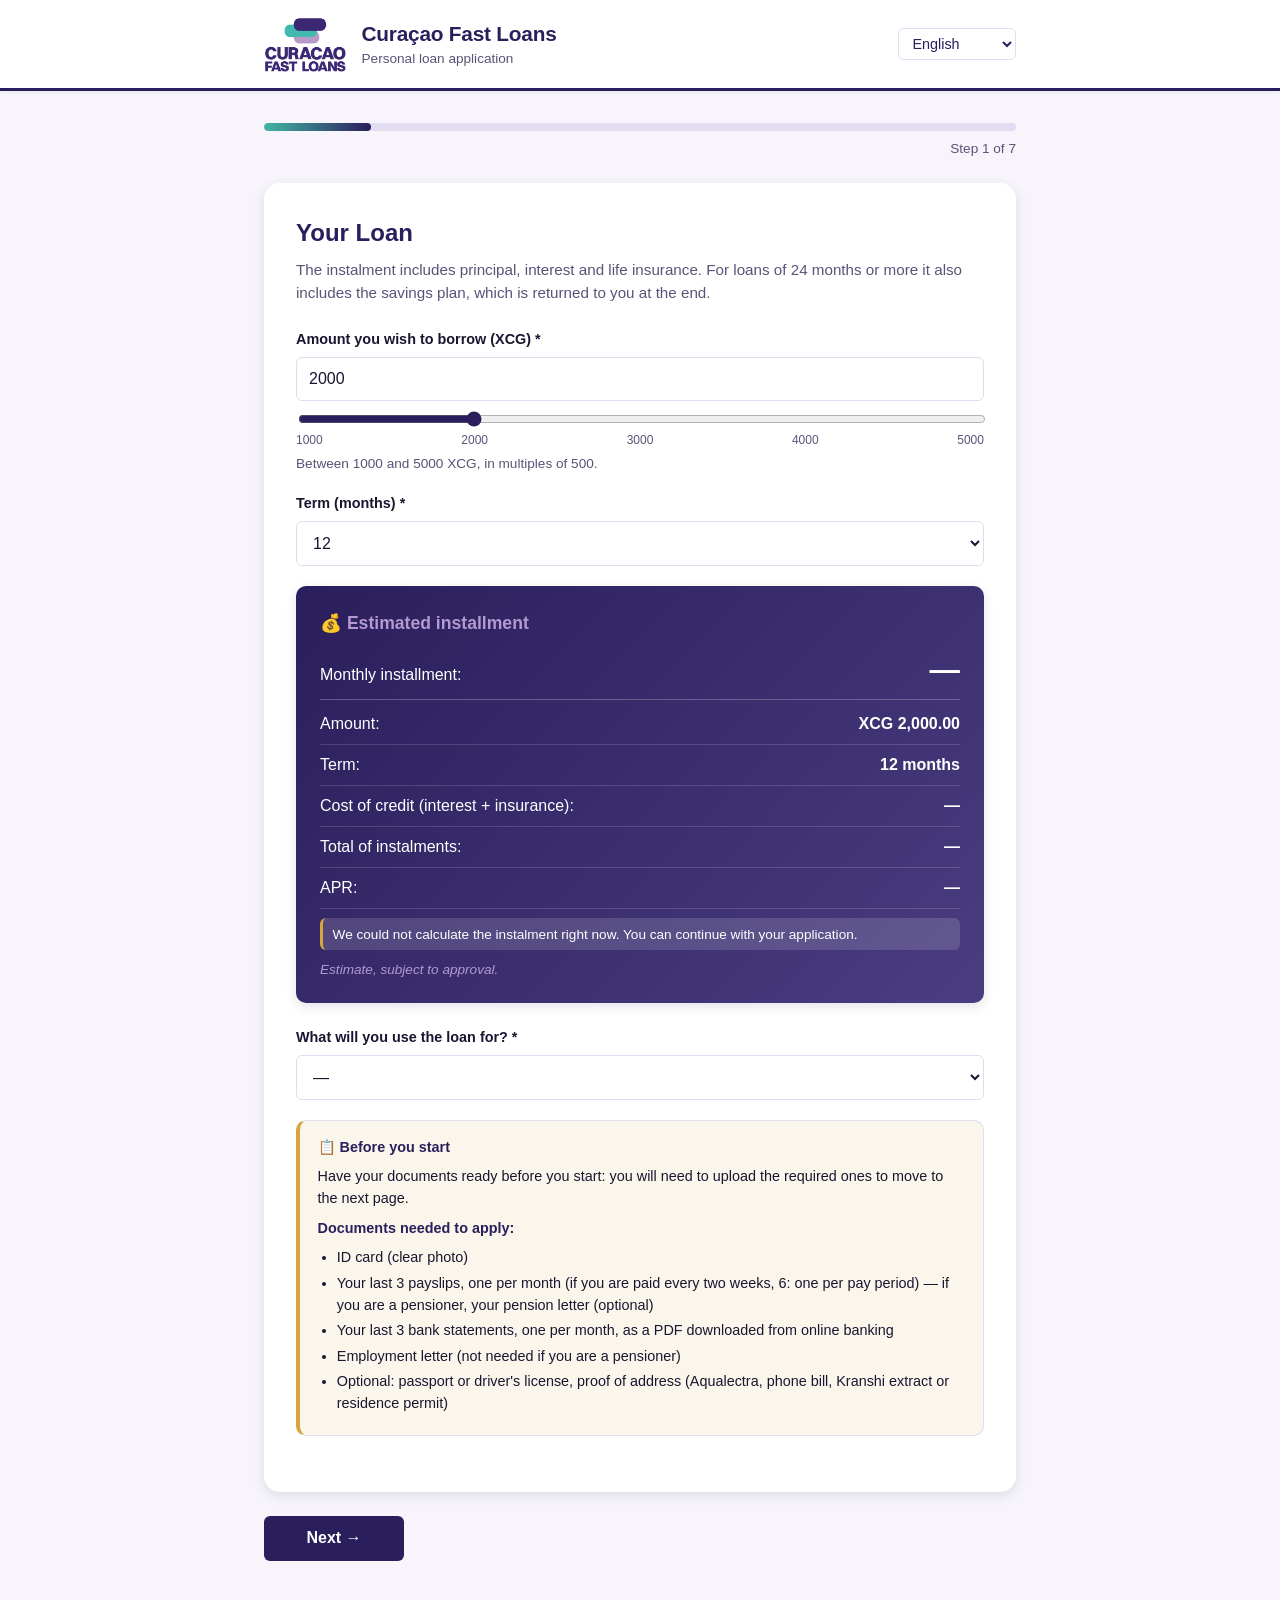
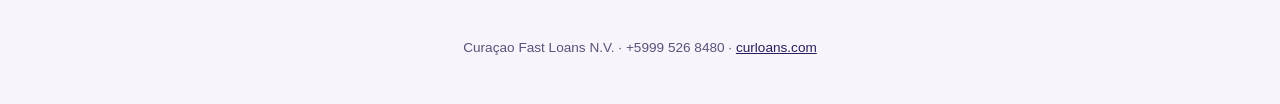
==== index.html @ c0e4d116 "fix(form): edad mínima 18, número CFL en la pantalla final y costo en el resumen - Fecha de nacimien" ====
<!DOCTYPE html>
<html lang="pap" data-lang="pap">
<head>
<meta charset="UTF-8">
<meta name="viewport" content="width=device-width, initial-scale=1.0">
<meta name="robots" content="noindex">
<title>Curaçao Fast Loans — Aplikashon di Fiansa</title>
<link rel="stylesheet" href="styles.css">
<script src="https://www.google.com/recaptcha/api.js" async defer></script>
</head>
<body>

<header class="hdr">
  <div class="hdr-inner">
    <img src="assets/logo.png" alt="Curaçao Fast Loans" class="logo" onerror="this.src='assets/logo-placeholder.svg'">
    <div class="hdr-text">
      <h1>Curaçao Fast Loans</h1>
      <p class="tagline" data-i18n="header.tagline">Aplikashon di fiansa pèrsonal</p>
    </div>
    <select id="langSwitch" class="lang-switch" aria-label="Language">
      <option value="pap">Papiamentu</option>
      <option value="es">Español</option>
      <option value="en">English</option>
      <option value="nl">Nederlands</option>
    </select>
  </div>
</header>

<main class="container">

  <div class="progress-bar" aria-label="Progress">
    <div class="progress-track">
      <div class="progress-fill" id="progressFill" style="width:14.3%"></div>
    </div>
    <div class="progress-label" id="progressLabel" data-i18n="progress.label" data-i18n-vars='{"current":"1","total":"7"}'>Paso 1 di 7</div>
  </div>

  <form id="appForm" novalidate>

    <!-- ============ PASO 1: Su préstamo ============ -->
    <!--
      Monto, plazo y propósito van PRIMERO (revisión 15-nov-2026): la persona
      tiene que ver su cuota antes de que le pidamos un solo documento. La cuota
      sale del motor real de v2 (/v1/public/quote), el mismo de la oferta.
    -->
    <section class="step active" data-step="1">
      <h2 data-i18n="step6.title">Bo Fiansa</h2>
      <p class="hint" data-i18n="step6.hint">E kuota ta inkluí kapital, interes i seguro di bida. E plan di spar ta opshonal.</p>

      <div class="field">
        <label for="f_monto_solicitado" data-i18n="step6.monto">Monto ku bo desea presta (XCG) *</label>
        <input type="number" id="f_monto_solicitado" name="monto_solicitado" required min="1000" max="5000" step="500" value="2000" inputmode="numeric" aria-describedby="montoHint">
        <div class="slider-wrap">
          <input type="range" min="1000" max="5000" step="500" value="2000" data-sync="monto_solicitado" aria-labelledby="montoHint" id="montoRange">
          <div class="slider-marks" id="montoMarks"><span>1000</span><span>2000</span><span>3000</span><span>4000</span><span>5000</span></div>
        </div>
        <p class="field-hint" id="montoHint" data-i18n="step6.monto_hint" data-i18n-vars='{"min":"1000","max":"5000"}'>Entre 1000 i 5000 XCG, na múltiplo di 500.</p>
      </div>

      <div class="field">
        <label for="f_plazo_meses" data-i18n="step6.plazo">Plazo (lunan) *</label>
        <select id="f_plazo_meses" name="plazo_meses" required>
          <option value="">—</option>
          <option value="6">6</option>
          <option value="12" selected>12</option>
          <option value="18">18</option>
          <option value="24">24</option>
          <option value="36">36</option>
          <option value="48">48</option>
          <option value="60">60</option>
        </select>
      </div>

      <!--
        Plan de ahorro: OBLIGATORIO a 24 meses o más (Leonard, 15-nov-2026),
        salvo excepción que decide CFL en la ficha. El cliente no lo elige: la
        cuota que devuelve el API ya lo incluye a 24+ meses y no a menos.
      -->

      <div class="quote-box" id="quoteBox" aria-live="polite" data-state="loading">
        <h3 data-i18n="step6.quote">💰 Kuota estimá</h3>
        <div class="quote-main">
          <span class="quote-main-label" data-i18n="step6.q_cuota">Kuota mensual:</span>
          <strong class="quote-main-value" id="qCuota">XCG …</strong>
        </div>
        <div class="quote-row"><span data-i18n="step6.q_monto">Monto:</span><strong id="qMonto">XCG 2,000.00</strong></div>
        <div class="quote-row"><span data-i18n="step6.q_plazo">Plazo:</span><strong id="qPlazo">12</strong></div>
        <div class="quote-row"><span id="qCostoLabel" data-i18n="step6.q_costo">Kosto di e krédito (interes + seguro):</span><strong id="qCosto">XCG …</strong></div>
        <div class="quote-row" id="qAhorroRow" hidden><span data-i18n="step6.q_ahorro_row">Plan di spar (nos ta debolbé bo):</span><strong id="qAhorro">XCG …</strong></div>
        <div class="quote-row"><span data-i18n="step6.q_total">Total di kuotanan:</span><strong id="qTotal">XCG …</strong></div>
        <div class="quote-row"><span data-i18n="step6.q_tae">TAE:</span><strong id="qTae">…</strong></div>
        <p class="quote-note" id="qPolicyNote" hidden data-i18n="step6.q_fuera_politica">E monto i plazo akí ta pidi un revishon adishonal; e kuota por kambia.</p>
        <p class="quote-error" id="qError" hidden data-i18n="step6.q_error">Nos no por a kalkulá e kuota awor. Bo por sigui ku bo aplikashon.</p>
        <p class="quote-disclaimer" data-i18n="step6.q_disclaimer">Estimá, sujeto na aprobashon.</p>
      </div>

      <div class="field">
        <label for="f_proposito_categoria" data-i18n="step6.proposito">Pa kiko bo ta usa e fiansa? *</label>
        <select id="f_proposito_categoria" name="proposito_categoria" required>
          <option value="">—</option>
          <option value="konsolidashon_di_debe" data-i18n="step6.proposito_konsolidashon">Konsolidashon di debe</option>
          <option value="gastonan_medico" data-i18n="step6.proposito_medico">Gastonan médiko</option>
          <option value="reparashon_di_kas" data-i18n="step6.proposito_kas">Reparashon di kas</option>
          <option value="vehículo" data-i18n="step6.proposito_vehiculo">Vehíkulo (outo, scooter, repuesto)</option>
          <option value="edukashon" data-i18n="step6.proposito_edukashon">Edukashon (skol, kurso)</option>
          <option value="vakashon" data-i18n="step6.proposito_vakashon">Vakashon</option>
          <option value="otro" data-i18n="step6.proposito_otro">Otro motibo (eksplika abou)</option>
        </select>
        <textarea name="proposito" id="f_proposito" rows="2" data-i18n-placeholder="step6.proposito_detalle_ph" placeholder="Detayá adishonal" class="conditional" data-show-when-select="proposito_categoria=otro"></textarea>
      </div>

      <div class="intro-note intro-note-after">
        <p class="intro-note-title" data-i18n="intro.title">📋 Promé ku bo kuminsá</p>
        <p data-i18n="intro.body">Tene bo dokumentonan kla promé ku bo kuminsá: pa pasa pa e siguiente página bo mester karga esnan obligatorio.</p>
        <p class="intro-note-subtitle" data-i18n="intro.docs_title">Dokumentonan ku bo tin mester pa aplika:</p>
        <ul class="intro-note-list">
          <li data-i18n="intro.doc_cedula">Sédula (foto klaro)</li>
          <li data-i18n="intro.doc_payslips">Bo último 3 payslip, un pa luna (si bo ta kobra kada kinsena, 6: un pa kinsena) — si bo ta pensionado, bo karta di penshon (opshonal)</li>
          <li data-i18n="intro.doc_bancos">Bo último 3 estado di kuenta di banko, un pa luna, na PDF di bo banko na internet</li>
          <li data-i18n="intro.doc_carta">Karta di trabou (no ta nesesario si bo ta pensionado)</li>
          <li data-i18n="intro.doc_opcionales">Opshonal: paspoort of rijbewijs, komprobante di adres (Aqualectra, telefòn, uittreksel di Kranshi òf pèrmit di estadia)</li>
        </ul>
      </div>

    </section>

    <!-- ============ PASO 2: Identificación ============ -->
    <section class="step" data-step="2">
      <h2 data-i18n="step1.title">Bo Identifikashon</h2>
      <p class="hint" data-i18n="step1.hint">Manda un foto klaro di bo sédula. Nos lo saka bo datos outomátikamente.</p>

      <div class="field">
        <label for="f_tipo_empleado" data-i18n="step3.tipo_empleado">Tipo di empleo *</label>
        <select id="f_tipo_empleado" name="tipo_empleado" required>
          <option value="">—</option>
          <option value="fijo" data-i18n="step3.tipo_empleado_fijo">Fijo (vaste dienst / indefiní)</option>
          <option value="contrato" data-i18n="step3.tipo_empleado_contrato">Kontrato (temporal)</option>
          <option value="pensionado" data-i18n="step3.tipo_empleado_pensionado">Pensionado</option>
        </select>
        <p class="field-hint" data-i18n="step1.tipo_empleado_hint">Si bo ta pensionado, payslips ta opshonal i bo por usa karta di penshon en su lugar.</p>
      </div>

      <!-- Frecuencia salario: visible solo si tipo_empleado es fijo o contrato -->
      <div class="field" id="frecuenciaSalarioField" style="display:none;">
        <label for="f_frecuencia_salario" data-i18n="step1.frecuencia_salario">Ki frekuensia bo ta haña salario? *</label>
        <select id="f_frecuencia_salario" name="frecuencia_salario">
          <option value="">—</option>
          <option value="mensual" data-i18n="step1.frecuencia_mensual">Tur luna (mensual)</option>
          <option value="quincenal" data-i18n="step1.frecuencia_quincenal">Kada 2 siman (kinsenal)</option>
        </select>
        <p class="field-hint" data-i18n="step1.frecuencia_hint">Esaki ta determiná kuantu payslip bo mester karga (3 si ta mensual, 6 si ta kinsenal).</p>
      </div>

      <div class="upload-block">
        <label class="upload-label">
          <span class="upload-title" data-i18n="step1.cedula">📷 Sédula (ID card) *</span>
          <input type="file" name="doc_cedula" accept="image/*,application/pdf" required>
          <div class="upload-preview" data-preview-for="doc_cedula"></div>
        </label>
        <div class="ocr-info" data-ocr-info-for="doc_cedula" hidden></div>
      </div>

      <div class="upload-block">
        <label class="upload-label">
          <span class="upload-title" data-i18n="step1.id_adicional">📷 Paspoort / Rijbewijs (opshonal)</span>
          <input type="file" name="doc_id_adicional" accept="image/*,application/pdf">
          <div class="upload-preview" data-preview-for="doc_id_adicional"></div>
        </label>
        <div class="ocr-info" data-ocr-info-for="doc_id_adicional" hidden></div>
      </div>
    </section>

    <!-- ============ PASO 3: Documentos Financieros ============ -->
    <section class="step" data-step="3">
      <h2 data-i18n="step2.title">Dokumentonan Finansiero</h2>
      <p class="hint" data-i18n="step2.hint">Karga bo payslip i estado di banko di bo último 3 luna (si bo ta kobra kada kinsena, un payslip pa kinsena).</p>

      <!-- Contador dinámico (se actualiza desde JS) -->
      <div class="upload-counter" id="uploadCounter">
        <span class="upload-counter-text"><span id="uploadCounterDone">0</span> / <span id="uploadCounterTotal">0</span> <span data-i18n="step2.counter_label">dokumento kargá</span></span>
      </div>

      <!-- PAYSLIPS: slots generados dinámicamente por JS según tipo_empleado + frecuencia -->
      <h3 class="section-subheader" data-i18n="step2.payslips_header" data-i18n-pensionado="step2.pension_header">Payslips</h3>
      <p class="hint" data-i18n="step2.payslips_explain" data-i18n-pensionado="step2.pension_explain">Karga un payslip pa kada luna — esakinan ta usa pa konfirmá bo entrada di salario.</p>
      <div id="payslipsSlots" class="dynamic-slots"></div>

      <!-- BANK STATEMENTS: siempre 3 slots (últimos 3 meses) — solo PDF -->
      <h3 class="section-subheader" data-i18n="step2.bancos_header">Estado di Banko</h3>
      <p class="hint" data-i18n="step2.bancos_explain">Karga un estado di banko pa kada luna — solamente PDF di e internet banking di bo banko.</p>
      <div id="bancosSlots" class="dynamic-slots"></div>

      <!-- CARTA DI TRABOU + AQUALECTRA quedan fijos -->
      <div class="upload-block">
        <label class="upload-label">
          <span class="upload-title" data-i18n="step2.carta">📄 Karta di Trabou *</span>
          <input type="file" name="doc_carta_trabajo" accept="image/*,application/pdf" required>
          <div class="upload-preview" data-preview-for="doc_carta_trabajo"></div>
        </label>
      </div>

      <div class="upload-block">
        <label class="upload-label">
          <span class="upload-title" data-i18n="step2.comprobante_domicilio">📄 Resibo di Aqualectra, telefòn, uittreksel di Kranshi òf pèrmit di estadia (opshonal)</span>
          <input type="file" name="doc_aqualectra" accept="image/*,application/pdf">
          <div class="upload-preview" data-preview-for="doc_aqualectra"></div>
        </label>
        <p class="field-hint" data-i18n="step2.comprobante_hint">Komprobante di adres. Bo por usa kualke un di esakinan.</p>
      </div>
    </section>

    <!-- ============ PASO 4: Datos Personales ============ -->
    <section class="step" data-step="4">
      <h2 data-i18n="step3.title">Bo Datos Pèrsonal</h2>
      <p class="hint" data-i18n="step3.hint">Verifiká i kompletá bo informashon.</p>

      <div class="field">
        <label for="f_nombre_completo" data-i18n="step3.nombre">Nòmber kompleto *</label>
        <input id="f_nombre_completo" type="text" name="nombre_completo" required minlength="3">
      </div>

      <div class="field">
        <label for="f_numero_id" data-i18n="step3.cedula_num">Number di sédula *</label>
        <input id="f_numero_id" type="text" name="numero_id" required pattern="[0-9A-Za-z\-]{5,15}" maxlength="15" data-i18n-title="hint.id_format" title="5-15 caracteres — solo letras, dígitos y guiones">
      </div>

      <div class="row">
        <div class="field flex-1">
          <label for="f_fecha_nacimiento" data-i18n="step3.fecha_nac">Fecha di nasementu *</label>
          <input id="f_fecha_nacimiento" type="date" name="fecha_nacimiento" required>
        </div>
        <div class="field flex-1">
          <label for="f_tipo_id_display" data-i18n="step3.tipo_id">Tipo di ID *</label>
          <input type="text" id="f_tipo_id_display" value="Sédula" readonly class="readonly-field" data-i18n-value="step3.tipo_id_sedula" aria-readonly="true">
          <input type="hidden" name="tipo_id" value="sedula">
        </div>
      </div>

      <div class="row">
        <div class="field flex-1">
          <label for="f_fecha_venc_id1" data-i18n="step3.fecha_venc_cedula">Fecha di vensemento di sédula *</label>
          <input id="f_fecha_venc_id1" type="date" name="fecha_venc_id1" required>
        </div>
        <div class="field flex-1">
          <label for="f_sexo" data-i18n="step3.sexo">Seksu *</label>
          <select id="f_sexo" name="sexo" required>
            <option value="">—</option>
            <option value="M" data-i18n="step3.sexo_m">Maskulin</option>
            <option value="F" data-i18n="step3.sexo_f">Feminin</option>
          </select>
        </div>
      </div>

      <div class="row">
        <div class="field flex-1">
          <label for="f_estado_civil" data-i18n="step3.estado_civil">Estado sivil *</label>
          <select id="f_estado_civil" name="estado_civil" required>
            <option value="">—</option>
            <option value="soltero" data-i18n="step3.civil_soltero">Soltero</option>
            <option value="kasá" data-i18n="step3.civil_casado">Kasá</option>
            <option value="divorsiá" data-i18n="step3.civil_divorciado">Divorsiá</option>
            <option value="biuda" data-i18n="step3.civil_viudo">Biuda</option>
          </select>
        </div>
        <div class="field flex-1">
          <label for="f_nacionalidad" data-i18n="step3.nacionalidad">Nashonalidat *</label>
          <input id="f_nacionalidad" type="text" name="nacionalidad" required minlength="2">
        </div>
      </div>

      <div class="field">
        <label for="f_pais_nacimiento" data-i18n="step3.pais_nacimiento">Pais di nasementu *</label>
        <input id="f_pais_nacimiento" type="text" name="pais_nacimiento" required minlength="2">
      </div>

      <!--
        Kònyuge: e ta sali SOLAMENTE ora e kliente skohe "Kasá".

        Ley di Kòrsou ta eksigí konsentimentu di e kònyuge pa un fiansa, pues e
        kònyuge mester firma na e sita ku su identifikashon bálido. Si nos no
        sa ken e ta, nos no por bisa e kliente ku e mester bin kuné — i e sita
        ta pèrdè. (CFL-10092 a yega te na oferta aseptá sin esaki.)

        E ta biba akinan i no na Paso 5 pasobra e pregunta ta nase akinan: si
        nos skonde e konsekuensia dos paso mas aleu, e kliente no ta komprondé
        pakiko nos ta puntr'é. E mesun datos ta yena Referensia 1 su so.

        E sédula ta OPSHONAL na propósito: hopi hende no tin e number di su
        kasá na man, i un kampo obligatorio ku nos no por yena ta kita
        solisitut kompleto. Nos ta kompletá e na oficina.
      -->
      <fieldset class="fieldset" id="conyugeBlock" hidden>
        <legend data-i18n="step3.conyuge">Datos di bo kasá</legend>
        <p class="field-hint" data-i18n="step3.conyuge_hint">Bo kasá mester firma huntu ku bo na e sita, ku su identifikashon bálido. Nos ta usa e mesun datos akí komo Referensia 1.</p>
        <div class="row">
          <div class="field flex-1">
            <label for="f_conyuge_nombre" data-i18n="step3.conyuge_nombre">Nòmber di bo kasá *</label>
            <input id="f_conyuge_nombre" type="text" name="conyuge_nombre" minlength="2" maxlength="120" autocomplete="off">
          </div>
          <div class="field flex-1">
            <label for="f_conyuge_apellido" data-i18n="step3.conyuge_apellido">Fam di bo kasá *</label>
            <input id="f_conyuge_apellido" type="text" name="conyuge_apellido" minlength="2" maxlength="120" autocomplete="off">
          </div>
        </div>
        <div class="row">
          <div class="field flex-1">
            <label for="f_conyuge_telefono" data-i18n="step3.conyuge_telefono">Telefòn di bo kasá *</label>
            <input id="f_conyuge_telefono" type="tel" name="conyuge_telefono" pattern="\+?[0-9][0-9\s\-]{6,16}" minlength="7" maxlength="18" data-i18n-placeholder="ph.phone" placeholder="9 XXX XXXX o +5999 XXX XXXX" data-i18n-title="hint.phone_format" title="Solo dígitos, espacios, guiones y + (mínimo 7 dígitos)">
          </div>
          <div class="field flex-1">
            <label for="f_conyuge_numero_id" data-i18n="step3.conyuge_sedula">Number di sédula di bo kasá</label>
            <input id="f_conyuge_numero_id" type="text" name="conyuge_numero_id" maxlength="30" pattern="[0-9A-Za-z\s\-]{5,30}" autocomplete="off" data-i18n-title="step3.conyuge_sedula_hint" title="Opshonal — si bo no tin e na man, nos ta kompletá e na oficina.">
            <p class="field-hint" data-i18n="step3.conyuge_sedula_hint">Opshonal. Si bo no tin e na man, nos ta kompletá e na oficina.</p>
          </div>
        </div>
      </fieldset>

      <div class="field" id="phoneField">
        <label for="f_telefono_movil" data-i18n="step3.telefono_movil">Number di selular *</label>
        <div class="email-verify-row">
          <input id="f_telefono_movil" type="tel" name="telefono_movil" required pattern="\+?[0-9][0-9\s\-]{6,16}" minlength="7" maxlength="18" data-i18n-placeholder="ph.phone" placeholder="9 XXX XXXX o +5999 XXX XXXX" data-i18n-title="hint.phone_format" title="Solo dígitos, espacios, guiones y + (mínimo 7 dígitos)">
          <button type="button" id="phoneVerifyBtn" class="btn-verify" data-i18n="step3.phone_verify_btn">Verifiká</button>
        </div>
        <div id="phoneVerifyPanel" class="email-verify-panel" hidden>
          <p class="field-hint" data-i18n="step3.phone_verify_hint">Te enviamos un código de 6 dígitos por WhatsApp. Ingrésalo abajo:</p>
          <div class="email-verify-row">
            <input type="text" id="phoneVerifyCode" inputmode="numeric" pattern="[0-9]{6}" maxlength="6" placeholder="123456" autocomplete="one-time-code">
            <button type="button" id="phoneVerifyConfirmBtn" class="btn-verify" data-i18n="step3.phone_verify_confirm_btn">Konfirmá</button>
          </div>
          <p class="field-hint email-verify-status" id="phoneVerifyStatus"></p>
          <button type="button" id="phoneVerifyResendBtn" class="btn-link" hidden data-i18n="step3.phone_verify_resend">Manda kodigo atrobe</button>
        </div>
        <p class="email-verify-success" id="phoneVerifySuccess" hidden>
          <span data-i18n="step3.phone_verify_done">✓ Number verifiká</span>
        </p>
      </div>

      <div class="field">
        <label for="f_telefono_casa" data-i18n="step3.telefono_casa">Telefòn fiho (opshonal)</label>
        <input id="f_telefono_casa" type="tel" name="telefono_casa" pattern="\+?[0-9][0-9\s\-]{6,16}" minlength="7" maxlength="18" data-i18n-placeholder="ph.phone_home" placeholder="X XXX XXXX o +5999 XXX XXXX" data-i18n-title="hint.phone_format" title="Solo dígitos, espacios, guiones y + (mínimo 7 dígitos)">
      </div>

      <div class="field">
        <label for="f_empleador" data-i18n="step3.empleador" data-i18n-pensionado="step3.empleador_pensionado">Empleador (kompania kaminda bo ta traha) *</label>
        <input id="f_empleador" type="text" name="empleador" required minlength="2">
      </div>

      <div class="row">
        <div class="field flex-1">
          <label for="f_profesion" data-i18n="step3.profesion">Profesión *</label>
          <input id="f_profesion" type="text" name="profesion" required minlength="2" data-i18n-placeholder="ph.profesion" placeholder="ej: Ingeniero, Maestro, Contador">
        </div>
        <div class="field flex-1">
          <label for="f_cargo" data-i18n="step3.cargo">Posishon / Kargo *</label>
          <input id="f_cargo" type="text" name="cargo" required minlength="2">
        </div>
      </div>

      <!-- Datos del empleador (opcional — si el cliente sabe, sino el OCR de la carta lo llena) -->
      <div class="row" data-i18n-pensionado-hide>
        <div class="field flex-2">
          <label for="f_direccion_empleador" data-i18n="step3.direccion_empleador">Direkshon di kompania (opshonal)</label>
          <input id="f_direccion_empleador" type="text" name="direccion_empleador" minlength="3" data-i18n-placeholder="ph.direccion_empleador" placeholder="ej: Schottegatweg Oost 121">
        </div>
        <div class="field flex-1">
          <label for="f_telefono_empleador" data-i18n="step3.telefono_empleador">Telefòn di kompania (opshonal)</label>
          <input id="f_telefono_empleador" type="tel" name="telefono_empleador" pattern="\+?[0-9][0-9\s\-]{6,16}" minlength="7" maxlength="18" data-i18n-placeholder="ph.phone_short" placeholder="9 XXX XXXX">
        </div>
      </div>

      <div class="field">
        <label for="f_salario_neto" data-i18n="step3.salario" data-i18n-pensionado="step3.salario_pensionado">Salario neto mensual (XCG) *</label>
        <input id="f_salario_neto" type="number" name="salario_neto" required min="100" step="0.01">
      </div>

      <div class="field">
        <label for="f_banco_debito" data-i18n="step3.banco">Banko ku ta resibí salario/penshon *</label>
        <select id="f_banco_debito" name="banco_debito" required>
          <option value="">—</option>
          <option value="ORCOBANK">ORCOBANK</option>
          <option value="MCB">MCB</option>
          <option value="VIDANOVA">VIDANOVA</option>
          <option value="BANCO DI CARIBE">BANCO DI CARIBE</option>
          <option value="PSB">PSB</option>
          <option value="RBC">RBC</option>
          <option value="ACU">ACU</option>
        </select>
      </div>

      <!--
        Inhouden: e manera di paga ku ta yuda mas.

        E ta e skalon mas haltu di e katalogo i e uniko ku no por wordu deribá
        for di e banko, pasobra e ta dependé di e dunadó di trabou. Pa esei
        nos ta puntra — i pa esei e kliente mester konfirmá ku EL A PUNTRA
        kaba, promé ku e kontestá. Deklarabo sin a verifiká por kosta e
        solisitut.
      -->
      <div class="field">
        <label for="inhoudenSelect" data-i18n="step3.inhouden">Bo dunadó di trabou ta aseptá deduccion di salario (inhouden)?</label>
        <select name="inhouden_posible" id="inhoudenSelect">
          <option value="">—</option>
          <option value="si" data-i18n="step3.inhouden_si">Sí, mi a puntra i nan ta aseptá</option>
          <option value="no" data-i18n="step3.inhouden_no">No, nan no ta aseptá</option>
          <option value="no_se" data-i18n="step3.inhouden_no_se">Mi no a puntra ainda</option>
        </select>
        <p class="field-hint" data-i18n="step3.inhouden_hint">Ku inhouden bo tin mas chèns di wordu aprobá, pasobra e pago ta sali direktamente for di bo salario.</p>
        <div class="field-hint" id="inhoudenAttest" hidden>
          <label style="display:flex;gap:.5rem;align-items:flex-start">
            <input type="checkbox" name="inhouden_atestado" id="inhoudenAttestBox" style="margin-top:.25rem">
            <span data-i18n="step3.inhouden_atestado">Mi ta konfirmá ku mi a puntra mi dunadó di trabou i ku nan ta aseptá. Mi sa ku deklará esaki sin a verifiká por kosta mi solisitut.</span>
          </label>
        </div>
      </div>

      <div class="field">
        <label for="f_cuenta_bancaria_debito" data-i18n="step3.cuenta_bancaria">Number di kuenta di banko *</label>
        <input id="f_cuenta_bancaria_debito" type="text" name="cuenta_bancaria_debito" required minlength="5" maxlength="30" pattern="[0-9\s\-]{5,30}" placeholder="12345678" inputmode="numeric" autocomplete="off" data-i18n-title="hint.cuenta_format" title="Solamente number, espasio of guion. 5-30 karakteres." data-no-draft>
      </div>

      <div class="field" id="emailField">
        <label for="f_email" data-i18n="step3.email">Email *</label>
        <div class="email-verify-row">
          <input id="f_email" type="email" name="email" required pattern="[^@\s]+@[^@\s]+\.[^@\s]{2,}" data-i18n-placeholder="ph.email" placeholder="nombre@email.com" data-i18n-title="hint.email_format" title="Email válido (ej: nombre@email.com)" autocomplete="email">
          <button type="button" id="emailVerifyBtn" class="btn-verify" data-i18n="step3.email_verify_btn">Verifiká</button>
        </div>
        <p class="field-hint email-typo-suggestion" id="emailTypoSuggestion" hidden></p>
        <div id="emailVerifyPanel" class="email-verify-panel" hidden>
          <p class="field-hint" data-i18n="step3.email_verify_hint">Nos hemos enviado un código de 6 dígitos a tu email. Ingrésalo abajo:</p>
          <p class="field-hint email-spam-note" data-i18n="step3.email_verify_check_spam">⚠️ Si no lo ves en la bandeja de entrada, revisá Junk / Spam / Promociones.</p>
          <div class="email-verify-row">
            <input type="text" id="emailVerifyCode" inputmode="numeric" pattern="[0-9]{6}" maxlength="6" placeholder="123456" autocomplete="one-time-code">
            <button type="button" id="emailVerifyConfirmBtn" class="btn-verify" data-i18n="step3.email_verify_confirm_btn">Konfirmá</button>
          </div>
          <p class="field-hint email-verify-status" id="emailVerifyStatus"></p>
          <button type="button" id="emailVerifyResendBtn" class="btn-link" hidden data-i18n="step3.email_verify_resend">Manda kodigo atrobe</button>
        </div>
        <p class="email-verify-success" id="emailVerifySuccess" hidden>
          <span data-i18n="step3.email_verify_done">✓ Email verifiká</span>
        </p>
      </div>

      <div class="field">
        <label for="f_direccion" data-i18n="step3.direccion">Direkshon di kas (kompleto) *</label>
        <input id="f_direccion" type="text" name="direccion" required minlength="3" data-i18n-placeholder="ph.direccion" placeholder="ej: Schottegatweg Oost 23">
      </div>

      <div class="field">
        <label for="f_ciudad" data-i18n="step3.ciudad">Stad / Sektor *</label>
        <input id="f_ciudad" type="text" name="ciudad" required minlength="2" data-i18n-placeholder="ph.ciudad" placeholder="ej: Willemstad" value="Willemstad">
      </div>
    </section>

    <!-- ============ PASO 5: Salud ============ -->
    <section class="step" data-step="5" data-no-draft>
      <h2 data-i18n="step4.title">Deklarashon di Salud</h2>
      <p class="hint" data-i18n="step4.hint">Pa e seguro di bida inkluí den bo fiansa (obligatorio na 24 luna of mas). Tur respuesta ta konfidensial.</p>

      <div class="row">
        <div class="field flex-1">
          <label for="f_peso_kg" data-i18n="step4.peso">Peso / Weight (kg) *</label>
          <input id="f_peso_kg" type="number" name="peso_kg" required min="30" max="250" step="0.1" data-i18n-placeholder="ph.peso" placeholder="ej: 75">
        </div>
        <div class="field flex-1">
          <label for="f_altura_cm" data-i18n="step4.talla">Altura / Height (cm) *</label>
          <input id="f_altura_cm" type="number" name="altura_cm" required min="100" max="250" data-i18n-placeholder="ph.altura" placeholder="ej: 170">
        </div>
      </div>

      <div class="field">
        <label for="f_medico_cabecera" data-i18n="step4.medico">Ki ta bo dòkter di kas? *</label>
        <input id="f_medico_cabecera" type="text" name="medico_cabecera" required minlength="2" data-i18n-placeholder="ph.medico" placeholder="Nòmber of 'no tin'">
      </div>

      <div class="field">
        <label id="lbl_dolencia_salud" data-i18n="step4.q1">1/6. ¿Bo tin aktualmente algun problema serio di salud? *</label>
        <div class="radio-group" role="radiogroup" aria-labelledby="lbl_dolencia_salud">
          <label><input type="radio" name="dolencia_salud" value="false" required> <span data-i18n="common.no">No</span></label>
          <label><input type="radio" name="dolencia_salud" value="true"> <span data-i18n="common.yes">Sí</span></label>
        </div>
        <input type="text" name="dolencia_detalle" data-i18n-placeholder="ph.dolencia" placeholder="Splika brevemente ki tipo di keho..." class="conditional" data-show-when="dolencia_salud=true">
      </div>

      <div class="field">
        <label id="lbl_operacion_5_anos" data-i18n="step4.q2">2/6. ¿Bo a haña un operashon den último 5 aña? *</label>
        <div class="radio-group" role="radiogroup" aria-labelledby="lbl_operacion_5_anos">
          <label><input type="radio" name="operacion_5_anos" value="false" required> <span data-i18n="common.no">No</span></label>
          <label><input type="radio" name="operacion_5_anos" value="true"> <span data-i18n="common.yes">Sí</span></label>
        </div>
        <input type="text" name="operacion_5_anos_detalle" data-i18n-placeholder="ph.operacion" placeholder="Splika ki tipo di operashon i na ki aña..." class="conditional" data-show-when="operacion_5_anos=true">
      </div>

      <div class="field">
        <label id="lbl_otra_enfermedad" data-i18n="step4.q3">3/6. ¿Tin bo aktualmente un malesa, dolencia of diskpasidat? *</label>
        <div class="radio-group" role="radiogroup" aria-labelledby="lbl_otra_enfermedad">
          <label><input type="radio" name="otra_enfermedad" value="false" required> <span data-i18n="common.no">No</span></label>
          <label><input type="radio" name="otra_enfermedad" value="true"> <span data-i18n="common.yes">Sí</span></label>
        </div>
        <input type="text" name="otra_enfermedad_detalle" data-i18n-placeholder="ph.enfermedad" placeholder="Splika ki malesa, dolencia of diskpasidat..." class="conditional" data-show-when="otra_enfermedad=true">
      </div>

      <div class="field">
        <label id="lbl_medicamentos_receta" data-i18n="step4.q4">4/6. ¿Bo ta tuma medikamentu ku reseta aktualmente? *</label>
        <div class="radio-group" role="radiogroup" aria-labelledby="lbl_medicamentos_receta">
          <label><input type="radio" name="medicamentos_receta" value="false" required> <span data-i18n="common.no">No</span></label>
          <label><input type="radio" name="medicamentos_receta" value="true"> <span data-i18n="common.yes">Sí</span></label>
        </div>
        <input type="text" name="medicamentos_detalle" data-i18n-placeholder="ph.medicamentos" placeholder="Kondishon, medikamentu i dosis..." class="conditional" data-show-when="medicamentos_receta=true">
      </div>

      <div class="field">
        <label id="lbl_hiv" data-i18n="step4.q5">5/6. ¿A yega di diagnostiká bo ku HIV of AIDS? *</label>
        <div class="radio-group" role="radiogroup" aria-labelledby="lbl_hiv">
          <label><input type="radio" name="hiv" value="false" required> <span data-i18n="common.no">No</span></label>
          <label><input type="radio" name="hiv" value="true"> <span data-i18n="common.yes">Sí</span></label>
        </div>
        <input type="text" name="hiv_detalle" data-i18n-placeholder="ph.hiv" placeholder="Desde ki aña..." class="conditional" data-show-when="hiv=true">
      </div>

      <div class="field">
        <label id="lbl_circunstancias_salud" data-i18n="step4.q7">6/6. ¿Tin otro kos importante di bo salud ku por afektá e seguro? *</label>
        <div class="radio-group" role="radiogroup" aria-labelledby="lbl_circunstancias_salud">
          <label><input type="radio" name="circunstancias_salud" value="false" required> <span data-i18n="common.no">No</span></label>
          <label><input type="radio" name="circunstancias_salud" value="true"> <span data-i18n="common.yes">Sí</span></label>
        </div>
        <input type="text" name="circunstancias_detalle" data-i18n-placeholder="ph.circunstancias" placeholder="Splika brevemente..." class="conditional" data-show-when="circunstancias_salud=true">
      </div>
    </section>

    <!-- ============ PASO 6: Contacto + Referencias ============ -->
    <section class="step" data-step="6">
      <h2 data-i18n="step5.title">Kontakto i Referensia</h2>

      <fieldset class="fieldset">
        <legend data-i18n="step5.ref1">Referensia 1 (obligatorio)</legend>
        <div class="field">
          <label for="f_ref1_nombre" data-i18n="step5.ref_nombre">Nòmber i fam kompleto *</label>
          <input id="f_ref1_nombre" type="text" name="ref1_nombre" required minlength="4">
        </div>
        <div class="row">
          <div class="field flex-1">
            <label for="f_ref1_telefono" data-i18n="step5.ref_tel">Telefòn *</label>
            <input id="f_ref1_telefono" type="tel" name="ref1_telefono" required pattern="\+?[0-9][0-9\s\-]{6,16}" minlength="7" maxlength="18" data-i18n-placeholder="ph.phone" placeholder="9 XXX XXXX o +5999 XXX XXXX" data-i18n-title="hint.phone_format" title="Solo dígitos, espacios, guiones y + (mínimo 7 dígitos)">
          </div>
          <div class="field flex-1">
            <label for="f_ref1_relacion" data-i18n="step5.ref_rel">Relashon *</label>
            <select id="f_ref1_relacion" name="ref1_relacion" required>
              <option value="">—</option>
              <option value="kasá" data-i18n="step5.rel_conyuge">Kasá</option>
              <option value="famia" data-i18n="step5.rel_famia">Famia</option>
              <option value="amigu" data-i18n="step5.rel_amigu">Amigu</option>
              <option value="otro" data-i18n="step5.rel_otro">Otro</option>
            </select>
          </div>
        </div>
      </fieldset>

      <fieldset class="fieldset">
        <legend data-i18n="step5.ref2">Referensia 2 (opshonal)</legend>
        <div class="field">
          <label for="f_ref2_nombre" data-i18n="step5.ref_nombre">Nòmber i fam kompleto</label>
          <input id="f_ref2_nombre" type="text" name="ref2_nombre" minlength="4">
        </div>
        <div class="row">
          <div class="field flex-1">
            <label for="f_ref2_telefono" data-i18n="step5.ref_tel">Telefòn</label>
            <input id="f_ref2_telefono" type="tel" name="ref2_telefono" pattern="\+?[0-9][0-9\s\-]{6,16}" minlength="7" maxlength="18" data-i18n-placeholder="ph.phone" placeholder="9 XXX XXXX o +5999 XXX XXXX" data-i18n-title="hint.phone_format" title="Solo dígitos, espacios, guiones y + (mínimo 7 dígitos)">
          </div>
          <div class="field flex-1">
            <label for="f_ref2_relacion" data-i18n="step5.ref_rel">Relashon</label>
            <select id="f_ref2_relacion" name="ref2_relacion">
              <option value="">—</option>
              <option value="kasá" data-i18n="step5.rel_conyuge">Kasá</option>
              <option value="famia" data-i18n="step5.rel_famia">Famia</option>
              <option value="amigu" data-i18n="step5.rel_amigu">Amigu</option>
              <option value="otro" data-i18n="step5.rel_otro">Otro</option>
            </select>
          </div>
        </div>
      </fieldset>

      <fieldset class="fieldset">
        <legend data-i18n="step5.beneficiario">Benefisiario di seguro di bida (opshonal)</legend>
        <p class="field-hint" data-i18n="step5.beneficiario_hint">Si bo no yena esaki, ta usa Referensia 1 komo benefisiario.</p>
        <div class="field">
          <label for="f_beneficiario_nombre" data-i18n="step5.benef_nombre">Nòmber kompleto di benefisiario</label>
          <input id="f_beneficiario_nombre" type="text" name="beneficiario_nombre" minlength="4">
        </div>
        <div class="field">
          <label for="f_beneficiario_telefono" data-i18n="step5.benef_tel">Telefòn di benefisiario</label>
          <input id="f_beneficiario_telefono" type="tel" name="beneficiario_telefono" pattern="\+?[0-9][0-9\s\-]{6,16}" minlength="7" maxlength="18" data-i18n-placeholder="ph.phone" placeholder="9 XXX XXXX o +5999 XXX XXXX">
        </div>
      </fieldset>
    </section>

    <!-- ============ PASO 7: Confirmación ============ -->
    <section class="step" data-step="7">
      <h2 data-i18n="step7.title">Konfirmá bo Aplikashon</h2>
      <p class="hint" data-i18n="step7.hint">Revisa tur informashon abou. Ora bo dal "Submit", bo aplikashon ta entregá.</p>

      <div class="summary" id="summary"></div>

      <div class="legal-notes">
        <h3 data-i18n="step7.legal_notes_title">Declarations</h3>
        <p data-i18n="step7.legal_health">Submitting this application declares have fully and truthfully answered the previous questions and is aware that afterward any incorrect or incomplete health declaration may lead to decline or modification of the rights under the insurance contract.</p>
        <p data-i18n="step7.legal_aska">Submitting the application, also declares that he/she has no objection to the medical advisor of Aska Insurance seeks medical information from his/her doctor or specialist.</p>
        <p data-i18n="step7.legal_credit_check">Submitting this application, we have been authorized to check your credit background with third party provider and this also allow to check your information with your employer.</p>
        <p data-i18n="step7.legal_credit_registration">Curacao Fast Loans N.V. participates in a system of credit registration and may perform credit checks as part of the acceptance and monitoring procedure relating to credits.</p>
      </div>

      <label class="terms">
        <input type="checkbox" name="acepta_terminos" required>
        <span data-i18n="step7.terms">Mi ta konfirmá ku tur informashon ta korekto i mi ta aseptá e <a href="terminos.html?lang=pap" target="_blank" rel="noopener">Términos i Kondishon</a> i e <a href="privacidad.html?lang=pap" target="_blank" rel="noopener">Polítika di Privasidat</a> di CFL.</span>
      </label>

      <!-- reCAPTCHA v2 (anti-bot) — el token viaja en el POST a v2 -->
      <div class="g-recaptcha" data-sitekey="6Lctja0tAAAAAKQ-BxYwm2yWNQvAoZU0eHoJAQo0" style="margin-top:16px"></div>
    </section>

    <!-- ============ Confirmación Final ============ -->
    <section class="step" data-step="done">
      <div class="done-box">
        <div class="done-icon" aria-hidden="true">✓</div>
        <h2 data-i18n="done.title">Aplikashon entregá!</h2>
        <p data-i18n="done.body">Nos a risibí bo aplikashon.</p>
        <div class="done-id-box" id="doneIdBox" hidden>
          <p class="done-id-label" data-i18n="done.id_label">Bo number di aplikashon</p>
          <p class="aplicacion-id" id="aplicacionIdMsg"></p>
          <p class="field-hint" data-i18n="done.id_hint">Warda e number akí. Menshoné ora bo tuma kontakto ku nos.</p>
          <p class="field-hint" id="doneEmailMsg" hidden></p>
        </div>
        <div class="done-next">
          <h3 data-i18n="done.next_title">Kiko ta sigui?</h3>
          <ol>
            <li data-i18n="done.next_1">Un ofisial di CFL ta revisá bo aplikashon i bo dokumentonan.</li>
            <li data-i18n="done.next_2">Nos ta tuma kontakto ku bo pa WhatsApp òf telefòn den 3–5 dia.</li>
            <li data-i18n="done.next_3">Si e aplikashon wòrdu aprobá, nos ta manda bo e oferta ku e kuota definitivo i nos ta fiha un sita pa firma.</li>
          </ol>
          <p class="field-hint" data-i18n="done.next_contact">Pregunta? Yama nos na +5999 526 8480.</p>
        </div>
        <p data-i18n="done.thanks">Danki pa bo konfiansa na Curaçao Fast Loans.</p>
      </div>
    </section>

    <!-- ============ Navegación ============ -->
    <div class="nav-buttons">
      <button type="button" id="btnPrev" class="btn btn-secondary" data-i18n="nav.prev">← Anterior</button>
      <button type="button" id="btnNext" class="btn btn-primary" data-i18n="nav.next">Próksimo →</button>
      <button type="submit" id="btnSubmit" class="btn btn-primary btn-submit" data-i18n="nav.submit">Entregá aplikashon</button>
    </div>

  </form>

  <div class="errors" id="errors" role="alert" aria-live="assertive"></div>

</main>

<footer class="ftr">
  <p>Curaçao Fast Loans N.V. · +5999 526 8480 · <a href="https://curloans.com">curloans.com</a></p>
</footer>

<script src="app.js"></script>
</body>
</html>
---- styles.css ----
/* =============================================================================
   CFL - Aplicación de Préstamo Web
   Colores del logo Curaçao Fast Loans
============================================================================= */

:root {
  --cfl-primary: #2A1E5C;       /* Morado oscuro (texto + píldora principal) */
  --cfl-primary-dark: #1F1644;
  --cfl-primary-light: #4A3D80;
  --cfl-accent: #43B5A5;         /* Verde turquesa */
  --cfl-accent-soft: #B299D0;    /* Lavanda */
  --cfl-bg: #F7F5FB;
  --cfl-surface: #FFFFFF;
  --cfl-text: #1A1530;
  --cfl-text-soft: #5B5278;
  --cfl-border: #E1DCEF;
  --cfl-error: #C0392B;
  --cfl-success: #27AE60;
  --cfl-warning: #D6A53C;

  --radius-sm: 6px;
  --radius-md: 10px;
  --radius-lg: 16px;
  --shadow-sm: 0 1px 3px rgba(42, 30, 92, 0.08);
  --shadow-md: 0 4px 12px rgba(42, 30, 92, 0.12);
  --shadow-lg: 0 10px 30px rgba(42, 30, 92, 0.18);

  --font: -apple-system, "Segoe UI", Roboto, "Helvetica Neue", Arial, sans-serif;
}

* { box-sizing: border-box; }

html, body {
  margin: 0;
  padding: 0;
  font-family: var(--font);
  color: var(--cfl-text);
  background: var(--cfl-bg);
  line-height: 1.5;
  font-size: 16px;
}

/* ====== Header ====== */
.hdr {
  background: var(--cfl-surface);
  box-shadow: var(--shadow-sm);
  border-bottom: 3px solid var(--cfl-primary);
}

.hdr-inner {
  max-width: 800px;
  margin: 0 auto;
  padding: 1rem 1.5rem;
  display: flex;
  align-items: center;
  gap: 1rem;
}

.logo {
  height: 56px;
  width: auto;
}

.hdr-text {
  flex: 1;
}

.hdr-text h1 {
  margin: 0;
  font-size: 1.3rem;
  color: var(--cfl-primary);
  font-weight: 800;
  letter-spacing: -0.01em;
}

.tagline {
  margin: 0;
  font-size: 0.85rem;
  color: var(--cfl-text-soft);
}

.lang-switch {
  padding: 0.4rem 0.6rem;
  border: 1px solid var(--cfl-border);
  border-radius: var(--radius-sm);
  background: white;
  color: var(--cfl-primary);
  font-size: 0.9rem;
  cursor: pointer;
}

/* ====== Container ====== */
.container {
  max-width: 800px;
  margin: 2rem auto;
  padding: 0 1.5rem;
}

/* ====== Progress Bar ====== */
.progress-bar {
  margin-bottom: 1.5rem;
}

.progress-track {
  height: 8px;
  background: var(--cfl-border);
  border-radius: 20px;
  overflow: hidden;
  position: relative;
}

.progress-fill {
  height: 100%;
  background: linear-gradient(90deg, var(--cfl-accent) 0%, var(--cfl-primary) 100%);
  transition: width 0.4s ease;
  border-radius: 20px;
}

.progress-label {
  margin-top: 0.5rem;
  font-size: 0.85rem;
  color: var(--cfl-text-soft);
  text-align: right;
}

/* ====== Steps ====== */
.step {
  display: none;
  background: var(--cfl-surface);
  padding: 2rem;
  border-radius: var(--radius-lg);
  box-shadow: var(--shadow-md);
  margin-bottom: 1.5rem;
}

.step.active {
  display: block;
  animation: fadeIn 0.3s ease;
}

@keyframes fadeIn {
  from { opacity: 0; transform: translateY(8px); }
  to { opacity: 1; transform: translateY(0); }
}

.step h2 {
  margin: 0 0 0.5rem 0;
  color: var(--cfl-primary);
  font-size: 1.5rem;
  font-weight: 700;
}

.hint {
  color: var(--cfl-text-soft);
  font-size: 0.95rem;
  margin: 0 0 1.5rem 0;
}

/* ====== Form Fields ====== */
.field {
  margin-bottom: 1.25rem;
}

.field label,
.fieldset legend {
  display: block;
  font-size: 0.9rem;
  font-weight: 600;
  margin-bottom: 0.4rem;
  color: var(--cfl-text);
}

.field input[type="text"],
.field input[type="number"],
.field input[type="tel"],
.field input[type="email"],
.field input[type="date"],
.field select,
.field textarea {
  width: 100%;
  padding: 0.75rem;
  border: 1.5px solid var(--cfl-border);
  border-radius: var(--radius-sm);
  font-family: inherit;
  font-size: 1rem;
  color: var(--cfl-text);
  background: white;
  transition: border-color 0.2s, box-shadow 0.2s;
}

.field input:focus,
.field select:focus,
.field textarea:focus {
  outline: none;
  border-color: var(--cfl-primary);
  box-shadow: 0 0 0 3px rgba(42, 30, 92, 0.1);
}

.field input.invalid,
.field select.invalid,
.field textarea.invalid {
  border-color: var(--cfl-error);
  background: #FDF3F2;
}

.field textarea {
  resize: vertical;
  min-height: 80px;
}

.field-hint {
  font-size: 0.85rem;
  color: var(--cfl-text-soft);
  margin: 0.35rem 0 0 0;
  line-height: 1.4;
}

.readonly-field,
input.readonly-field,
input[readonly] {
  background: var(--cfl-bg);
  color: var(--cfl-text-soft);
  cursor: not-allowed;
  font-weight: 600;
}

.field .conditional {
  display: none;
  margin-top: 0.6rem;
}

.field .conditional.visible {
  display: block;
}

.row {
  display: flex;
  gap: 1rem;
  flex-wrap: wrap;
}

.row .field {
  flex: 1;
  min-width: 200px;
}

.flex-1 { flex: 1; }

/* ====== Radio groups ====== */
.radio-group {
  display: flex;
  gap: 1rem;
  margin-top: 0.3rem;
}

.radio-group label {
  display: inline-flex;
  align-items: center;
  gap: 0.4rem;
  font-weight: 500;
  cursor: pointer;
  padding: 0.4rem 0.8rem;
  border: 1.5px solid var(--cfl-border);
  border-radius: var(--radius-sm);
  background: white;
  transition: all 0.2s;
}

.radio-group input[type="radio"] {
  margin: 0;
  accent-color: var(--cfl-primary);
}

.radio-group label:has(input:checked) {
  border-color: var(--cfl-primary);
  background: var(--cfl-bg);
  color: var(--cfl-primary);
  font-weight: 600;
}

/* ====== Fieldset ====== */
.fieldset {
  border: 1.5px solid var(--cfl-border);
  border-radius: var(--radius-md);
  padding: 1.25rem;
  margin-bottom: 1.25rem;
  background: var(--cfl-bg);
}

.fieldset legend {
  color: var(--cfl-primary);
  font-weight: 700;
  padding: 0 0.5rem;
  background: var(--cfl-surface);
  border-radius: var(--radius-sm);
}

/* ====== Email verification ====== */
.email-verify-row {
  display: flex;
  gap: 0.5rem;
  align-items: stretch;
}
.email-verify-row input {
  flex: 1;
  min-width: 0;
}
.btn-verify {
  background: var(--cfl-accent, #2563eb);
  color: #fff;
  border: none;
  border-radius: var(--radius-sm);
  padding: 0 1rem;
  font-weight: 600;
  cursor: pointer;
  white-space: nowrap;
  font-size: 0.9rem;
}
.btn-verify:hover { filter: brightness(1.05); }
.btn-verify:disabled { opacity: 0.5; cursor: not-allowed; }
.btn-link {
  background: none;
  border: none;
  color: var(--cfl-accent, #2563eb);
  cursor: pointer;
  font-size: 0.85rem;
  text-decoration: underline;
  padding: 0;
  margin-top: 0.3rem;
}
.btn-link:disabled {
  color: #9ca3af;
  cursor: not-allowed;
  text-decoration: none;
}
.email-verify-panel {
  margin-top: 0.5rem;
  padding: 0.75rem;
  background: #fef3c7;
  border: 1px solid #fde68a;
  border-radius: var(--radius-sm);
}
.email-verify-status {
  font-size: 0.85rem;
  margin-top: 0.4rem;
  min-height: 1rem;
}
.email-verify-status[data-kind="ok"] { color: #065f46; }
.email-verify-status[data-kind="warn"] { color: #b91c1c; }
.email-verify-status[data-kind="loading"] { color: #6b7280; font-style: italic; }
.email-verify-success {
  background: #d1fae5;
  color: #065f46;
  padding: 0.5rem 0.75rem;
  border-radius: var(--radius-sm);
  font-weight: 600;
  margin-top: 0.4rem;
  border: 1px solid #6ee7b7;
}
.email-typo-suggestion {
  color: #b45309;
  font-style: italic;
  margin-top: 0.3rem;
}
.email-spam-note {
  background: #fff7ed;
  border-left: 3px solid #f59e0b;
  padding: 0.4rem 0.6rem;
  margin: 0.4rem 0;
  color: #92400e;
  font-size: 0.8rem;
}
.email-typo-suggestion a {
  color: #2563eb;
  font-weight: 600;
  text-decoration: underline;
}

/* ====== Upload blocks ====== */
.upload-block {
  margin-bottom: 1.25rem;
}

/* Contador de documentos cargados al tope del Step 2 */
.upload-counter {
  display: inline-block;
  padding: 0.5rem 0.9rem;
  border-radius: var(--radius-sm);
  background: #fef3c7;
  color: #92400e;
  font-weight: 600;
  margin-bottom: 1rem;
  border: 1px solid #fde68a;
}
.upload-counter.complete {
  background: #d1fae5;
  color: #065f46;
  border-color: #6ee7b7;
}
.upload-counter-text {
  font-size: 0.95rem;
}

/* Subheader entre secciones de documentos (Payslips / Bank Statements) */
.section-subheader {
  font-size: 1.05rem;
  font-weight: 700;
  color: var(--cfl-fg);
  margin: 1.4rem 0 0.4rem;
}

/* Container de slots generados dinámicamente */
.dynamic-slots {
  margin-bottom: 1rem;
}
.dynamic-slots .upload-block {
  margin-bottom: 0.75rem;
}
.dynamic-slots .upload-title {
  font-size: 0.95rem;
}
.dynamic-slots .slot-hint {
  font-size: 0.78rem;
  color: var(--cfl-muted);
  margin: 0.25rem 0 0 0.5rem;
  font-style: italic;
}
.period-mismatch-warn {
  margin-top: 0.3rem;
  padding: 0.45rem 0.6rem;
  background: #fff7ed;
  border-left: 3px solid #f59e0b;
  color: #92400e;
  font-size: 0.85rem;
  border-radius: 3px;
}


.upload-label {
  display: block;
  border: 2px dashed var(--cfl-border);
  border-radius: var(--radius-md);
  padding: 1.5rem;
  text-align: center;
  cursor: pointer;
  transition: all 0.2s;
  background: var(--cfl-bg);
}

.upload-label:hover {
  border-color: var(--cfl-accent);
  background: white;
}

.upload-label.has-file {
  border-color: var(--cfl-success);
  background: #F4FBF7;
}

.upload-title {
  display: block;
  color: var(--cfl-primary);
  font-weight: 600;
  margin-bottom: 0.5rem;
}

.upload-label input[type="file"] {
  display: none;
}

.upload-preview {
  margin-top: 0.75rem;
  display: flex;
  flex-wrap: wrap;
  gap: 0.5rem;
  justify-content: center;
}

.upload-preview img {
  max-height: 120px;
  max-width: 200px;
  border-radius: var(--radius-sm);
  box-shadow: var(--shadow-sm);
}

.upload-preview .file-name {
  font-size: 0.85rem;
  color: var(--cfl-text-soft);
  padding: 0.5rem 0.8rem;
  background: white;
  border-radius: var(--radius-sm);
  border: 1px solid var(--cfl-border);
}

/* Quitar el archivo de un casillero. Misma forma que .file-name para que se
   lea como parte del adjunto y no como un botón suelto del navegador — en
   rojo, porque descarta. Sin esto un documento equivocado no tenía salida y
   trancaba la solicitud entera (Leonard, 2026-09-18). */
.upload-preview .file-remove {
  font-size: 0.85rem;
  font-family: inherit;
  color: var(--cfl-error);
  padding: 0.5rem 0.8rem;
  background: white;
  border-radius: var(--radius-sm);
  border: 1px solid var(--cfl-error);
  cursor: pointer;
  line-height: 1;
}

.upload-preview .file-remove:hover {
  background: #FDF3F2;
}

/* ====== Sliders ====== */
.slider-wrap {
  margin-top: 0.5rem;
}

.slider-wrap input[type="range"] {
  width: 100%;
  accent-color: var(--cfl-primary);
}

.slider-marks {
  display: flex;
  justify-content: space-between;
  font-size: 0.75rem;
  color: var(--cfl-text-soft);
  margin-top: -0.2rem;
}

/* ====== Quote box ====== */
.quote-box {
  background: linear-gradient(135deg, var(--cfl-primary) 0%, var(--cfl-primary-light) 100%);
  color: white;
  padding: 1.5rem;
  border-radius: var(--radius-md);
  margin-top: 1.5rem;
  box-shadow: var(--shadow-md);
}

.quote-box h3 {
  margin: 0 0 1rem 0;
  font-size: 1.1rem;
  color: var(--cfl-accent-soft);
}

.quote-row {
  display: flex;
  justify-content: space-between;
  padding: 0.5rem 0;
  border-bottom: 1px solid rgba(255, 255, 255, 0.15);
}

.quote-row:last-child {
  border: none;
  font-size: 1.1rem;
}

/* ====== Summary (step 7) ====== */
.summary {
  background: var(--cfl-bg);
  padding: 1.25rem;
  border-radius: var(--radius-md);
  margin-bottom: 1.25rem;
  border-left: 4px solid var(--cfl-accent);
}

.summary h4 {
  margin: 1rem 0 0.4rem 0;
  color: var(--cfl-primary);
  font-size: 1rem;
  font-weight: 700;
}

.summary h4:first-child { margin-top: 0; }

.summary dl {
  display: grid;
  /* La etiqueta se lleva como mucho el 55%: con max-content una etiqueta
     larga dejaba al valor una letra por línea en el celular. */
  grid-template-columns: fit-content(55%) 1fr;
  column-gap: 1rem;
  row-gap: 0.35rem;
  margin: 0 0 0.8rem 0;
  align-items: baseline;
}

.summary dt {
  font-size: 0.9rem;
  color: var(--cfl-text-soft);
  margin: 0;
}

.summary dd {
  margin: 0;
  font-weight: 500;
  word-break: break-word;
}

/* ====== Legal notes (Step 7) ====== */
.legal-notes {
  background: rgba(178, 153, 208, 0.10);
  border: 1px solid var(--cfl-border);
  border-left: 3px solid var(--cfl-accent-soft);
  padding: 1rem 1.1rem;
  border-radius: var(--radius-md);
  margin: 0 0 1rem 0;
  font-size: 0.88rem;
  line-height: 1.5;
  color: var(--cfl-text);
}
.legal-notes h3 {
  margin: 0 0 0.5rem 0;
  font-size: 0.95rem;
  color: var(--cfl-primary);
  font-weight: 700;
}
.legal-notes p {
  margin: 0 0 0.5rem 0;
}
.legal-notes p:last-child { margin-bottom: 0; }

/* ====== Terms ====== */
.terms {
  display: flex;
  gap: 0.6rem;
  align-items: flex-start;
  padding: 1rem;
  background: var(--cfl-bg);
  border-radius: var(--radius-md);
  font-size: 0.9rem;
  cursor: pointer;
}

.terms input[type="checkbox"] {
  margin-top: 0.2rem;
  accent-color: var(--cfl-primary);
  width: 18px;
  height: 18px;
}

.terms a {
  color: var(--cfl-primary);
  font-weight: 600;
}

/* ====== Navigation ====== */
.nav-buttons {
  display: flex;
  gap: 0.75rem;
  justify-content: space-between;
  margin-top: 1.5rem;
  flex-wrap: wrap;
}

.btn {
  padding: 0.85rem 1.5rem;
  border-radius: var(--radius-sm);
  font-family: inherit;
  font-size: 1rem;
  font-weight: 600;
  cursor: pointer;
  border: none;
  transition: all 0.2s;
  min-width: 140px;
}

.btn-primary {
  background: var(--cfl-primary);
  color: white;
}

.btn-primary:hover {
  background: var(--cfl-primary-dark);
  box-shadow: var(--shadow-md);
  transform: translateY(-1px);
}

.btn-secondary {
  background: white;
  color: var(--cfl-primary);
  border: 1.5px solid var(--cfl-primary);
}

.btn-secondary:hover {
  background: var(--cfl-bg);
}

.btn-submit {
  background: var(--cfl-accent);
}

.btn-submit:hover {
  background: #379286;
}

.btn:disabled {
  opacity: 0.5;
  cursor: not-allowed;
  transform: none;
  box-shadow: none;
}

/* ====== Errors ====== */
.errors {
  background: #FDF3F2;
  border-left: 4px solid var(--cfl-error);
  border-radius: var(--radius-sm);
  padding: 1rem;
  margin-top: 1rem;
  color: var(--cfl-error);
  font-size: 0.9rem;
  display: none;
}

.errors.show { display: block; }

.errors ul { margin: 0; padding-left: 1.2rem; }

/* ====== Footer ====== */
.ftr {
  text-align: center;
  padding: 2rem 1rem;
  font-size: 0.85rem;
  color: var(--cfl-text-soft);
}

.ftr a {
  color: var(--cfl-primary);
}

/* ====== Done step ====== */
.done-box {
  text-align: center;
  padding: 2rem 1rem;
}

.done-icon {
  font-size: 4rem;
  width: 100px;
  height: 100px;
  border-radius: 50%;
  background: var(--cfl-success);
  color: white;
  display: flex;
  align-items: center;
  justify-content: center;
  margin: 0 auto 1.5rem auto;
  font-weight: 800;
}

.aplicacion-id {
  font-family: ui-monospace, "Cascadia Code", Menlo, monospace;
  font-size: 0.85rem;
  background: var(--cfl-bg);
  padding: 0.5rem 1rem;
  border-radius: var(--radius-sm);
  display: inline-block;
  margin: 1rem 0;
  color: var(--cfl-primary);
}

/* ====== Mobile ====== */
@media (max-width: 640px) {
  .hdr-inner { flex-wrap: wrap; }
  .container { margin: 1rem auto; padding: 0 1rem; }
  .step { padding: 1.25rem; }
  .step h2 { font-size: 1.25rem; }
  .row { flex-direction: column; gap: 0; }
  .row .field { min-width: 0; }
  .nav-buttons { flex-direction: column; }
  .btn { width: 100%; min-width: 0; }
  .logo { height: 40px; }
  .hdr-text h1 { font-size: 1.1rem; }
}

@media print {
  .nav-buttons, .lang-switch, .progress-bar { display: none; }
  .step { display: block !important; page-break-after: always; }
}

/* ===== OCR auto-fill ===== */
.ocr-status {
  margin-top: 0.5rem;
  padding: 0.4rem 0.65rem;
  border-radius: var(--radius-sm);
  font-size: 0.85rem;
  font-weight: 600;
  display: inline-block;
  line-height: 1.3;
}
.ocr-status[data-kind="loading"] {
  background: rgba(178, 153, 208, 0.18);
  color: var(--cfl-primary);
  animation: ocr-pulse 1.4s ease-in-out infinite;
}
.ocr-status[data-kind="ok"] {
  background: rgba(67, 181, 165, 0.15);
  color: #1F7D70;
}
.ocr-status[data-kind="warn"] {
  background: rgba(214, 165, 60, 0.18);
  color: #8A6B16;
}
@keyframes ocr-pulse {
  0%, 100% { opacity: 1; }
  50% { opacity: 0.55; }
}
input.ocr-filled,
select.ocr-filled {
  background-color: rgba(67, 181, 165, 0.08);
  border-color: var(--cfl-accent);
}

.ocr-info {
  margin-top: 0.6rem;
  padding: 0.7rem 0.9rem;
  background: rgba(67, 181, 165, 0.08);
  border-left: 3px solid var(--cfl-accent);
  border-radius: var(--radius-sm);
  font-size: 0.9rem;
}
.ocr-info-header {
  font-weight: 600;
  color: var(--cfl-primary);
  margin-bottom: 0.3rem;
}
.ocr-info-list {
  display: grid;
  grid-template-columns: max-content 1fr;
  gap: 0.2rem 0.7rem;
  margin: 0;
}
.ocr-info-list dt {
  color: var(--cfl-text-soft);
  font-size: 0.85rem;
}
.ocr-info-list dd {
  margin: 0;
  color: var(--cfl-text);
  font-weight: 500;
}

/* ====== Nota inicial (lista de documentos requeridos) ====== */
.intro-note {
  background: rgba(214, 165, 60, 0.10);
  border: 1px solid var(--cfl-border);
  border-left: 4px solid var(--cfl-warning);
  border-radius: var(--radius-md);
  padding: 1rem 1.1rem;
  margin-bottom: 1.5rem;
}
.intro-note p {
  margin: 0 0 0.5rem 0;
  font-size: 0.9rem;
}
.intro-note-title {
  font-weight: 700;
  color: var(--cfl-primary);
  font-size: 1rem;
}
.intro-note-subtitle {
  font-weight: 600;
  color: var(--cfl-primary);
}
.intro-note-list {
  margin: 0;
  padding-left: 1.2rem;
  font-size: 0.9rem;
}
.intro-note-list li {
  margin: 0.25rem 0;
}

/* Documento obligatorio faltante: marca el recuadro de subida en rojo */
.upload-label.invalid {
  border-color: var(--cfl-error);
  background: #FDF3F2;
}

/* ====== Cuota en el Paso 1 (cotizador real de v2) ====== */
.quote-box { margin: 1.25rem 0 1.5rem; }
.quote-main {
  display: flex;
  flex-wrap: wrap;
  align-items: baseline;
  justify-content: space-between;
  gap: 0.25rem 1rem;
  padding-bottom: 0.75rem;
  margin-bottom: 0.25rem;
  border-bottom: 1px solid rgba(255, 255, 255, 0.25);
}
.quote-main-label { font-size: 1rem; }
.quote-main-value { font-size: 1.9rem; line-height: 1.1; color: #fff; font-variant-numeric: tabular-nums; }
.quote-box .quote-row strong { font-variant-numeric: tabular-nums; text-align: right; }
.quote-box .quote-row:last-of-type { border-bottom: 1px solid rgba(255, 255, 255, 0.15); font-size: 1rem; }
.quote-box[data-state="loading"] .quote-main-value,
.quote-box[data-state="loading"] #qTotal,
.quote-box[data-state="loading"] #qTae { opacity: 0.55; }
.quote-note, .quote-error, .quote-disclaimer {
  margin: 0.6rem 0 0 0;
  font-size: 0.85rem;
  line-height: 1.4;
}
.quote-note { color: #E9E4F5; }
.quote-error {
  background: rgba(255, 255, 255, 0.14);
  border-left: 3px solid var(--cfl-warning);
  padding: 0.4rem 0.6rem;
  border-radius: var(--radius-sm);
}
.quote-disclaimer { color: var(--cfl-accent-soft); font-style: italic; }
.intro-note-after { margin-top: 0.5rem; }

/* ====== Error junto al campo ====== */
.field-error {
  color: var(--cfl-error);
  font-size: 0.85rem;
  font-weight: 600;
  margin: 0.35rem 0 0 0;
  line-height: 1.35;
}
.radio-group input.invalid { outline: 2px solid var(--cfl-error); outline-offset: 2px; }

/* ====== Pantalla final: número y "qué sigue" ====== */
.done-id-box {
  background: var(--cfl-surface);
  border: 2px solid var(--cfl-primary);
  border-radius: var(--radius-md);
  padding: 1rem;
  margin: 1.25rem auto;
  max-width: 420px;
}
.done-id-label { margin: 0; font-weight: 600; color: var(--cfl-text-soft); }
.done-id-box .aplicacion-id {
  font-size: 1.6rem;
  font-weight: 800;
  letter-spacing: 0.04em;
  background: transparent;
  margin: 0.25rem 0;
  word-break: break-all;
}
.done-next {
  text-align: left;
  background: var(--cfl-bg);
  border-radius: var(--radius-md);
  padding: 1rem 1.25rem;
  margin: 1.25rem auto;
  max-width: 520px;
}
.done-next h3 { margin: 0 0 0.5rem 0; color: var(--cfl-primary); font-size: 1.05rem; }
.done-next ol { margin: 0; padding-left: 1.2rem; }
.done-next li { margin: 0.35rem 0; }

/* ====== Plan de ahorro opcional (Paso 1) ====== */
.savings-toggle { margin: 1rem 0 0; }
.savings-toggle-label { cursor: pointer; }
.savings-toggle-label strong { display: block; color: var(--cfl-primary); font-size: 0.95rem; }
.savings-toggle-explain,
.savings-toggle-delta { display: block; margin-top: 0.25rem; color: var(--cfl-text-soft); line-height: 1.4; }
.savings-toggle-delta { color: var(--cfl-primary); font-weight: 600; }
.savings-toggle-delta[hidden],
.quote-box .quote-row[hidden] { display: none; }
.quote-box[data-state="loading"] #qCosto,
.quote-box[data-state="loading"] #qAhorro { opacity: 0.55; }
.quote-box .quote-row { gap: 0.75rem; }
.quote-box .quote-row strong { white-space: nowrap; }
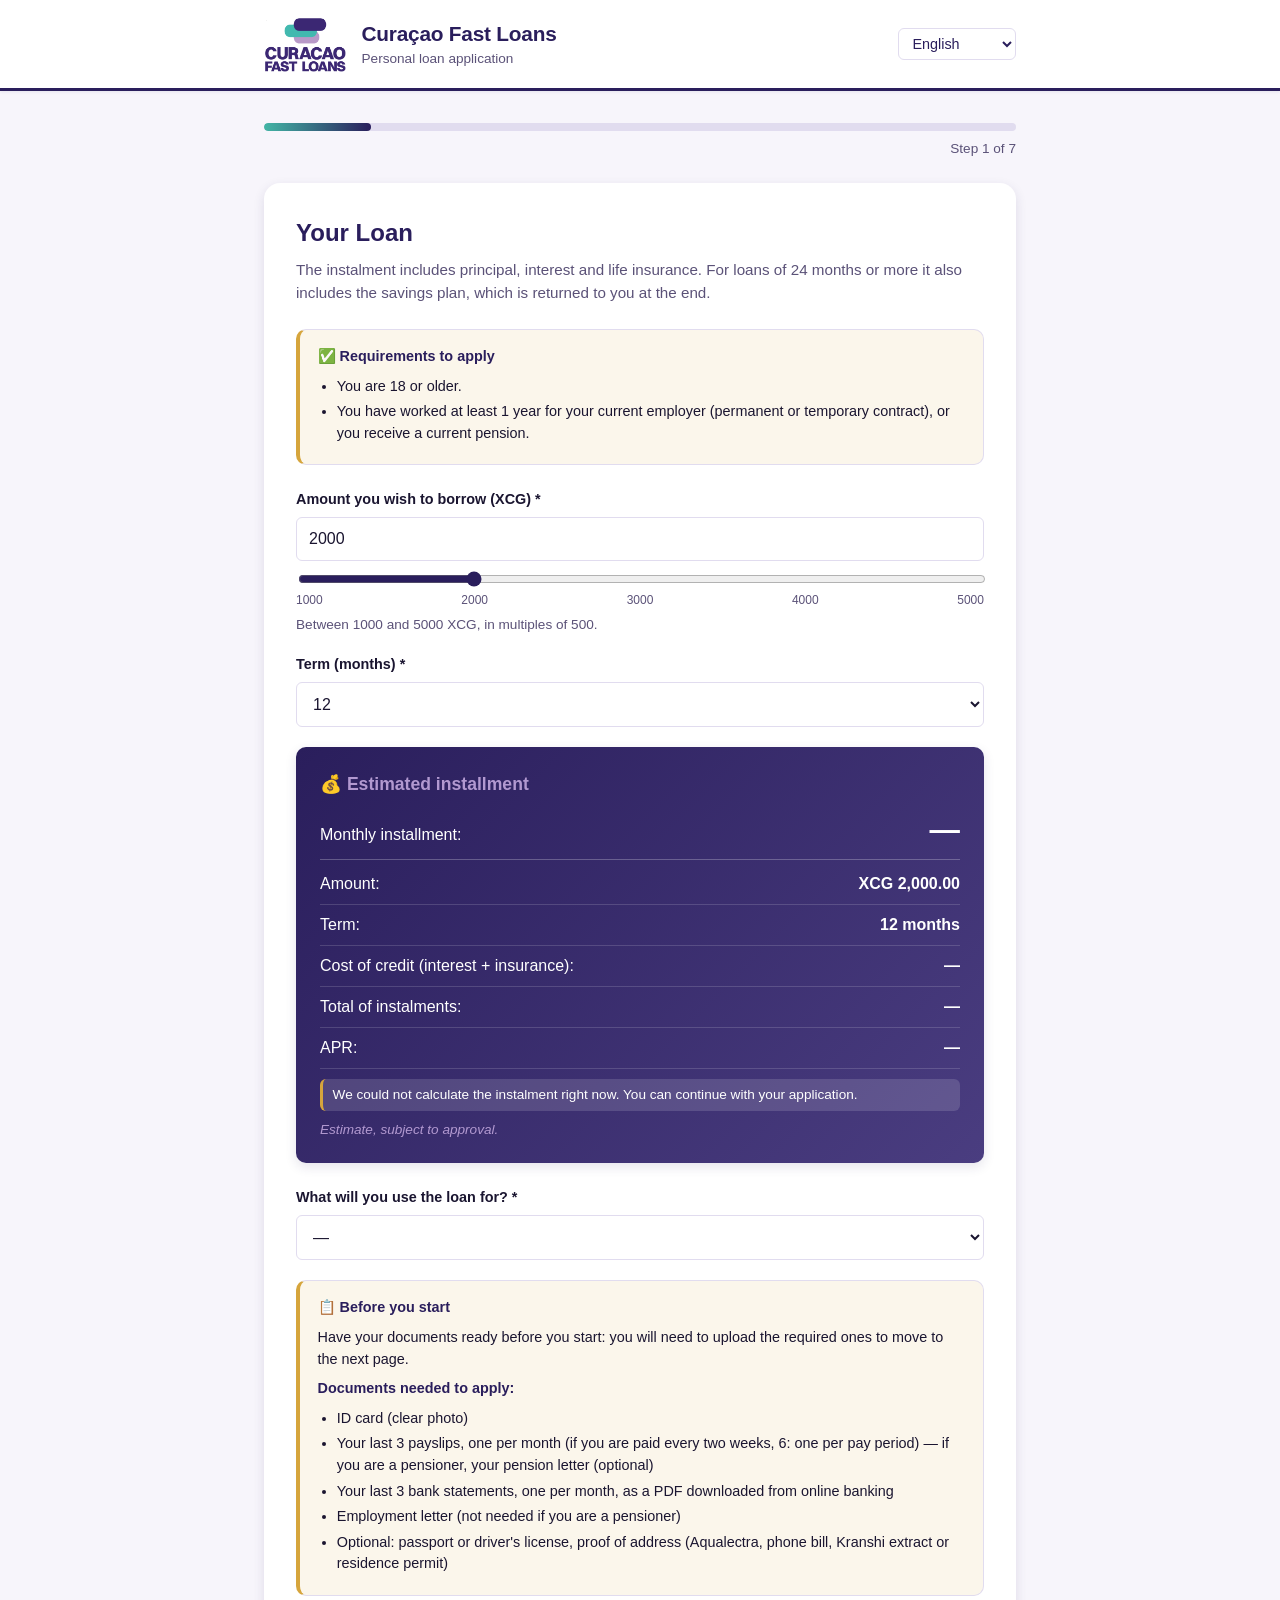
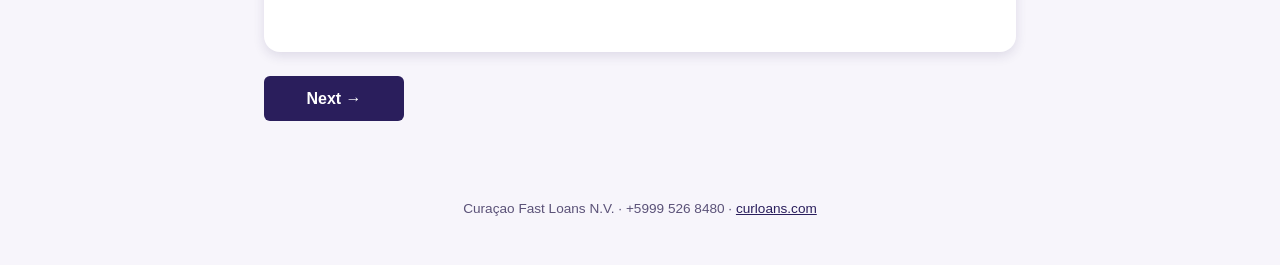
==== commit 86f77591: "Ronda 13 · formulario: envío idempotente con timeout, errores traducidos, requisitos y antigüedad, v" ====
--- a/index.html
+++ b/index.html
@@ -47,6 +47,20 @@
       <h2 data-i18n="step6.title">Bo Fiansa</h2>
       <p class="hint" data-i18n="step6.hint">E kuota ta inkluí kapital, interes i seguro di bida. E plan di spar ta opshonal.</p>
 
+      <!--
+        Requisitos ANTES de pedir nada (gauntlet r13, formulario#2): los mismos
+        de la cláusula 3 de los Términos. Antes se decían sólo en los T&C y la
+        edad se revisaba recién en el paso 4. Pensionados: elegibles (Leonard
+        19-nov-2026).
+      -->
+      <div class="intro-note" id="requisitosNote">
+        <p class="intro-note-title" data-i18n="intro.req_title">✅ Rekisitonan pa aplika</p>
+        <ul class="intro-note-list">
+          <li data-i18n="intro.req_age">Bo tin 18 aña òf mas.</li>
+          <li data-i18n="intro.req_employment">Bo ta traha por lo ménos 1 aña kaba ku bo empleador aktual (kontrato fijo òf temporal), òf bo tin un penshon vigente.</li>
+        </ul>
+      </div>
+
       <div class="field">
         <label for="f_monto_solicitado" data-i18n="step6.monto">Monto ku bo desea presta (XCG) *</label>
         <input type="number" id="f_monto_solicitado" name="monto_solicitado" required min="1000" max="5000" step="500" value="2000" inputmode="numeric" aria-describedby="montoHint">
@@ -138,6 +152,14 @@
           <option value="pensionado" data-i18n="step3.tipo_empleado_pensionado">Pensionado</option>
         </select>
         <p class="field-hint" data-i18n="step1.tipo_empleado_hint">Si bo ta pensionado, payslips ta opshonal i bo por usa karta di penshon en su lugar.</p>
+      </div>
+
+      <!-- Fecha de ingreso: visible y obligatoria sólo con empleador (fijo o
+           contrato). Menos de 12 meses no avanza (cláusula 3 de los Términos). -->
+      <div class="field" id="fechaIngresoField" style="display:none;">
+        <label for="f_fecha_ingreso_empleo" data-i18n="step1.fecha_ingreso">Fecha di drenta na bo trabou aktual *</label>
+        <input id="f_fecha_ingreso_empleo" type="date" name="fecha_ingreso_empleo">
+        <p class="field-hint" data-i18n="step1.fecha_ingreso_hint">E dia ku bo a kuminsá traha ku bo empleador aktual. Bo mester tin por lo ménos 1 aña ku nan.</p>
       </div>
 
       <!-- Frecuencia salario: visible solo si tipo_empleado es fijo o contrato -->
@@ -633,7 +655,7 @@
           <h3 data-i18n="done.next_title">Kiko ta sigui?</h3>
           <ol>
             <li data-i18n="done.next_1">Un ofisial di CFL ta revisá bo aplikashon i bo dokumentonan.</li>
-            <li data-i18n="done.next_2">Nos ta tuma kontakto ku bo pa WhatsApp òf telefòn den 3–5 dia.</li>
+            <li data-i18n="done.next_2">Nos ta tuma kontakto ku bo pa WhatsApp òf telefòn den 3 te 5 dia laboral.</li>
             <li data-i18n="done.next_3">Si e aplikashon wòrdu aprobá, nos ta manda bo e oferta ku e kuota definitivo i nos ta fiha un sita pa firma.</li>
           </ol>
           <p class="field-hint" data-i18n="done.next_contact">Pregunta? Yama nos na +5999 526 8480.</p>
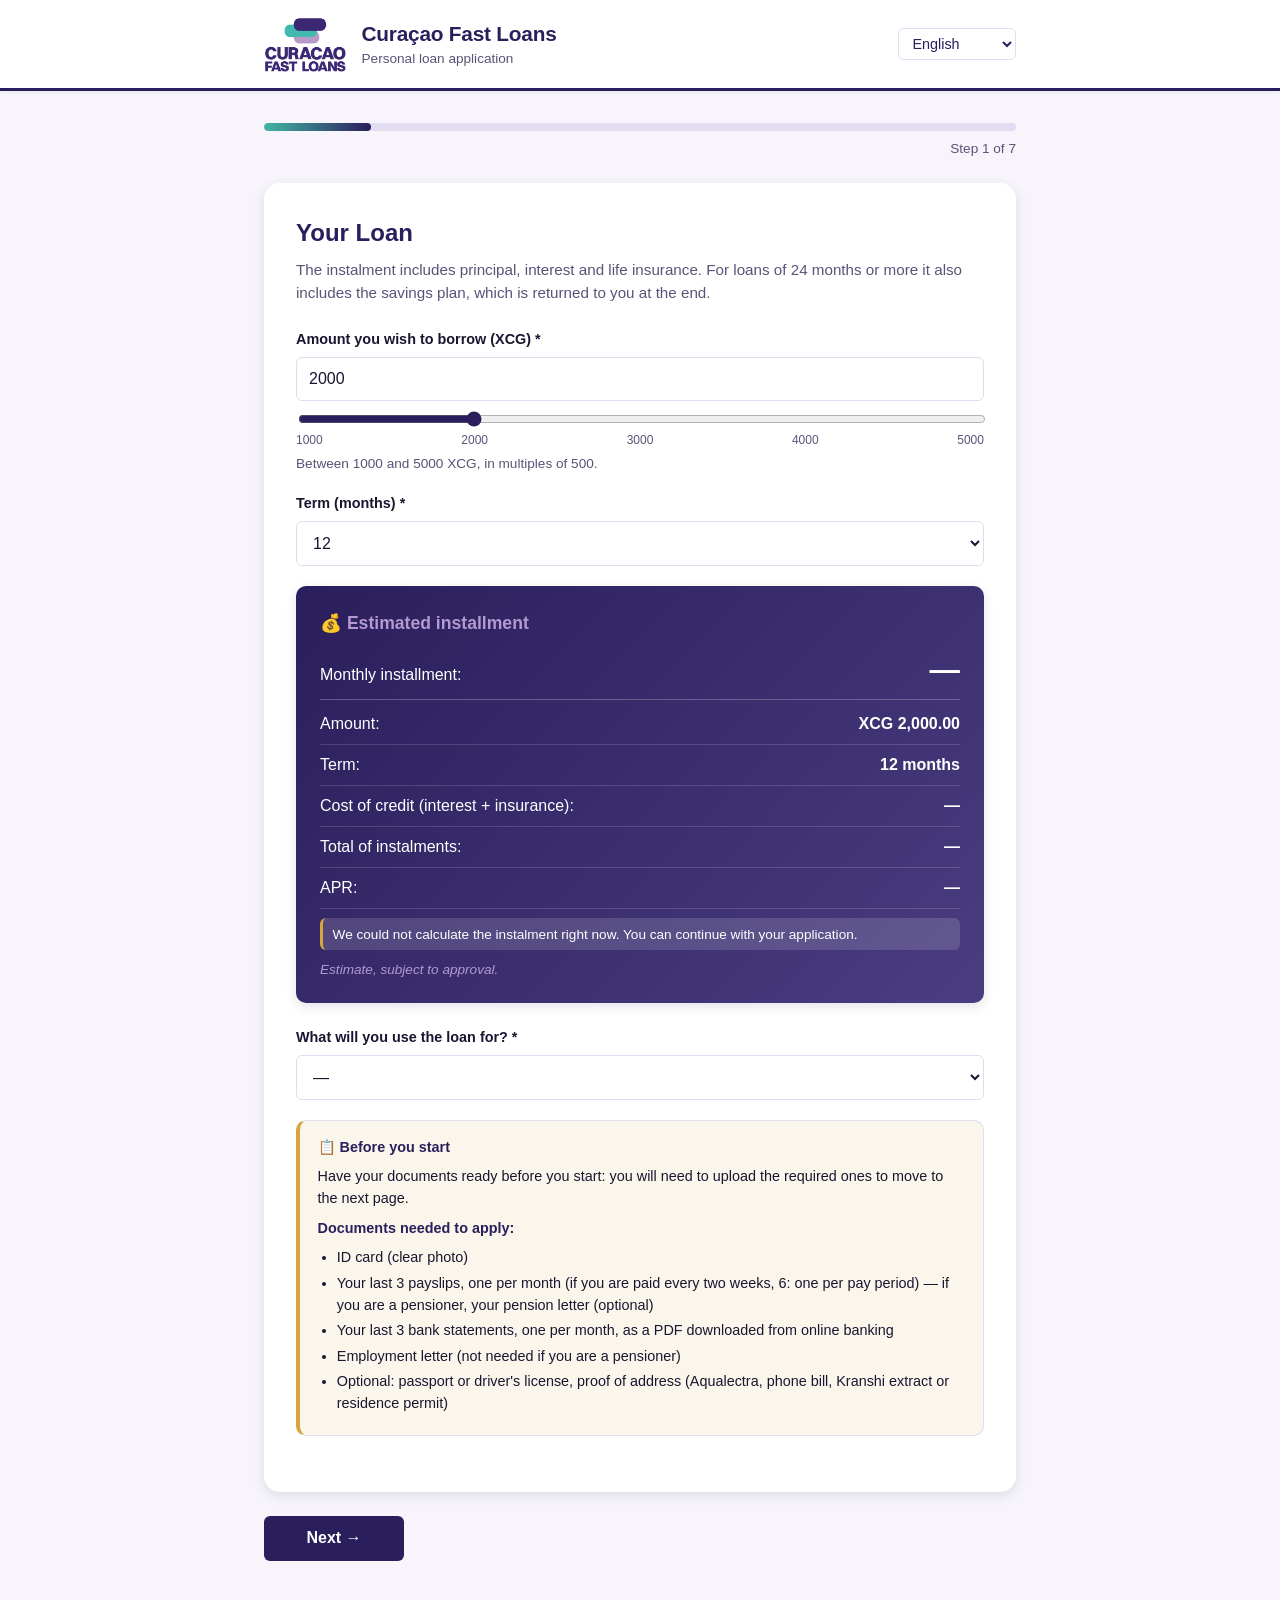
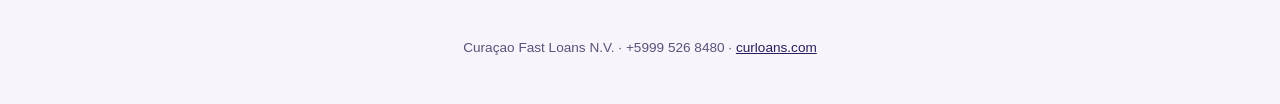
==== commit 466f25f6: "Formulario (r13): página estado.html — ver la solicitud y mandar el documento que falta - estado.htm" ====
--- a/index.html
+++ b/index.html
@@ -47,20 +47,6 @@
       <h2 data-i18n="step6.title">Bo Fiansa</h2>
       <p class="hint" data-i18n="step6.hint">E kuota ta inkluí kapital, interes i seguro di bida. E plan di spar ta opshonal.</p>
 
-      <!--
-        Requisitos ANTES de pedir nada (gauntlet r13, formulario#2): los mismos
-        de la cláusula 3 de los Términos. Antes se decían sólo en los T&C y la
-        edad se revisaba recién en el paso 4. Pensionados: elegibles (Leonard
-        19-nov-2026).
-      -->
-      <div class="intro-note" id="requisitosNote">
-        <p class="intro-note-title" data-i18n="intro.req_title">✅ Rekisitonan pa aplika</p>
-        <ul class="intro-note-list">
-          <li data-i18n="intro.req_age">Bo tin 18 aña òf mas.</li>
-          <li data-i18n="intro.req_employment">Bo ta traha por lo ménos 1 aña kaba ku bo empleador aktual (kontrato fijo òf temporal), òf bo tin un penshon vigente.</li>
-        </ul>
-      </div>
-
       <div class="field">
         <label for="f_monto_solicitado" data-i18n="step6.monto">Monto ku bo desea presta (XCG) *</label>
         <input type="number" id="f_monto_solicitado" name="monto_solicitado" required min="1000" max="5000" step="500" value="2000" inputmode="numeric" aria-describedby="montoHint">
@@ -152,14 +138,6 @@
           <option value="pensionado" data-i18n="step3.tipo_empleado_pensionado">Pensionado</option>
         </select>
         <p class="field-hint" data-i18n="step1.tipo_empleado_hint">Si bo ta pensionado, payslips ta opshonal i bo por usa karta di penshon en su lugar.</p>
-      </div>
-
-      <!-- Fecha de ingreso: visible y obligatoria sólo con empleador (fijo o
-           contrato). Menos de 12 meses no avanza (cláusula 3 de los Términos). -->
-      <div class="field" id="fechaIngresoField" style="display:none;">
-        <label for="f_fecha_ingreso_empleo" data-i18n="step1.fecha_ingreso">Fecha di drenta na bo trabou aktual *</label>
-        <input id="f_fecha_ingreso_empleo" type="date" name="fecha_ingreso_empleo">
-        <p class="field-hint" data-i18n="step1.fecha_ingreso_hint">E dia ku bo a kuminsá traha ku bo empleador aktual. Bo mester tin por lo ménos 1 aña ku nan.</p>
       </div>
 
       <!-- Frecuencia salario: visible solo si tipo_empleado es fijo o contrato -->
@@ -650,12 +628,13 @@
           <p class="aplicacion-id" id="aplicacionIdMsg"></p>
           <p class="field-hint" data-i18n="done.id_hint">Warda e number akí. Menshoné ora bo tuma kontakto ku nos.</p>
           <p class="field-hint" id="doneEmailMsg" hidden></p>
+          <p class="field-hint" id="doneStatusBox" hidden><a id="doneStatusLink" href="#" target="_blank" rel="noopener" data-i18n="done.status_link">Mira e estado di bo aplikashon i manda un dokumento ku falta</a><br><span data-i18n="done.status_link_hint">Warda e link akí: e ta personal i e ta bálido pa 30 dia.</span></p>
         </div>
         <div class="done-next">
           <h3 data-i18n="done.next_title">Kiko ta sigui?</h3>
           <ol>
             <li data-i18n="done.next_1">Un ofisial di CFL ta revisá bo aplikashon i bo dokumentonan.</li>
-            <li data-i18n="done.next_2">Nos ta tuma kontakto ku bo pa WhatsApp òf telefòn den 3 te 5 dia laboral.</li>
+            <li data-i18n="done.next_2">Nos ta tuma kontakto ku bo pa WhatsApp òf telefòn den 3–5 dia.</li>
             <li data-i18n="done.next_3">Si e aplikashon wòrdu aprobá, nos ta manda bo e oferta ku e kuota definitivo i nos ta fiha un sita pa firma.</li>
           </ol>
           <p class="field-hint" data-i18n="done.next_contact">Pregunta? Yama nos na +5999 526 8480.</p>
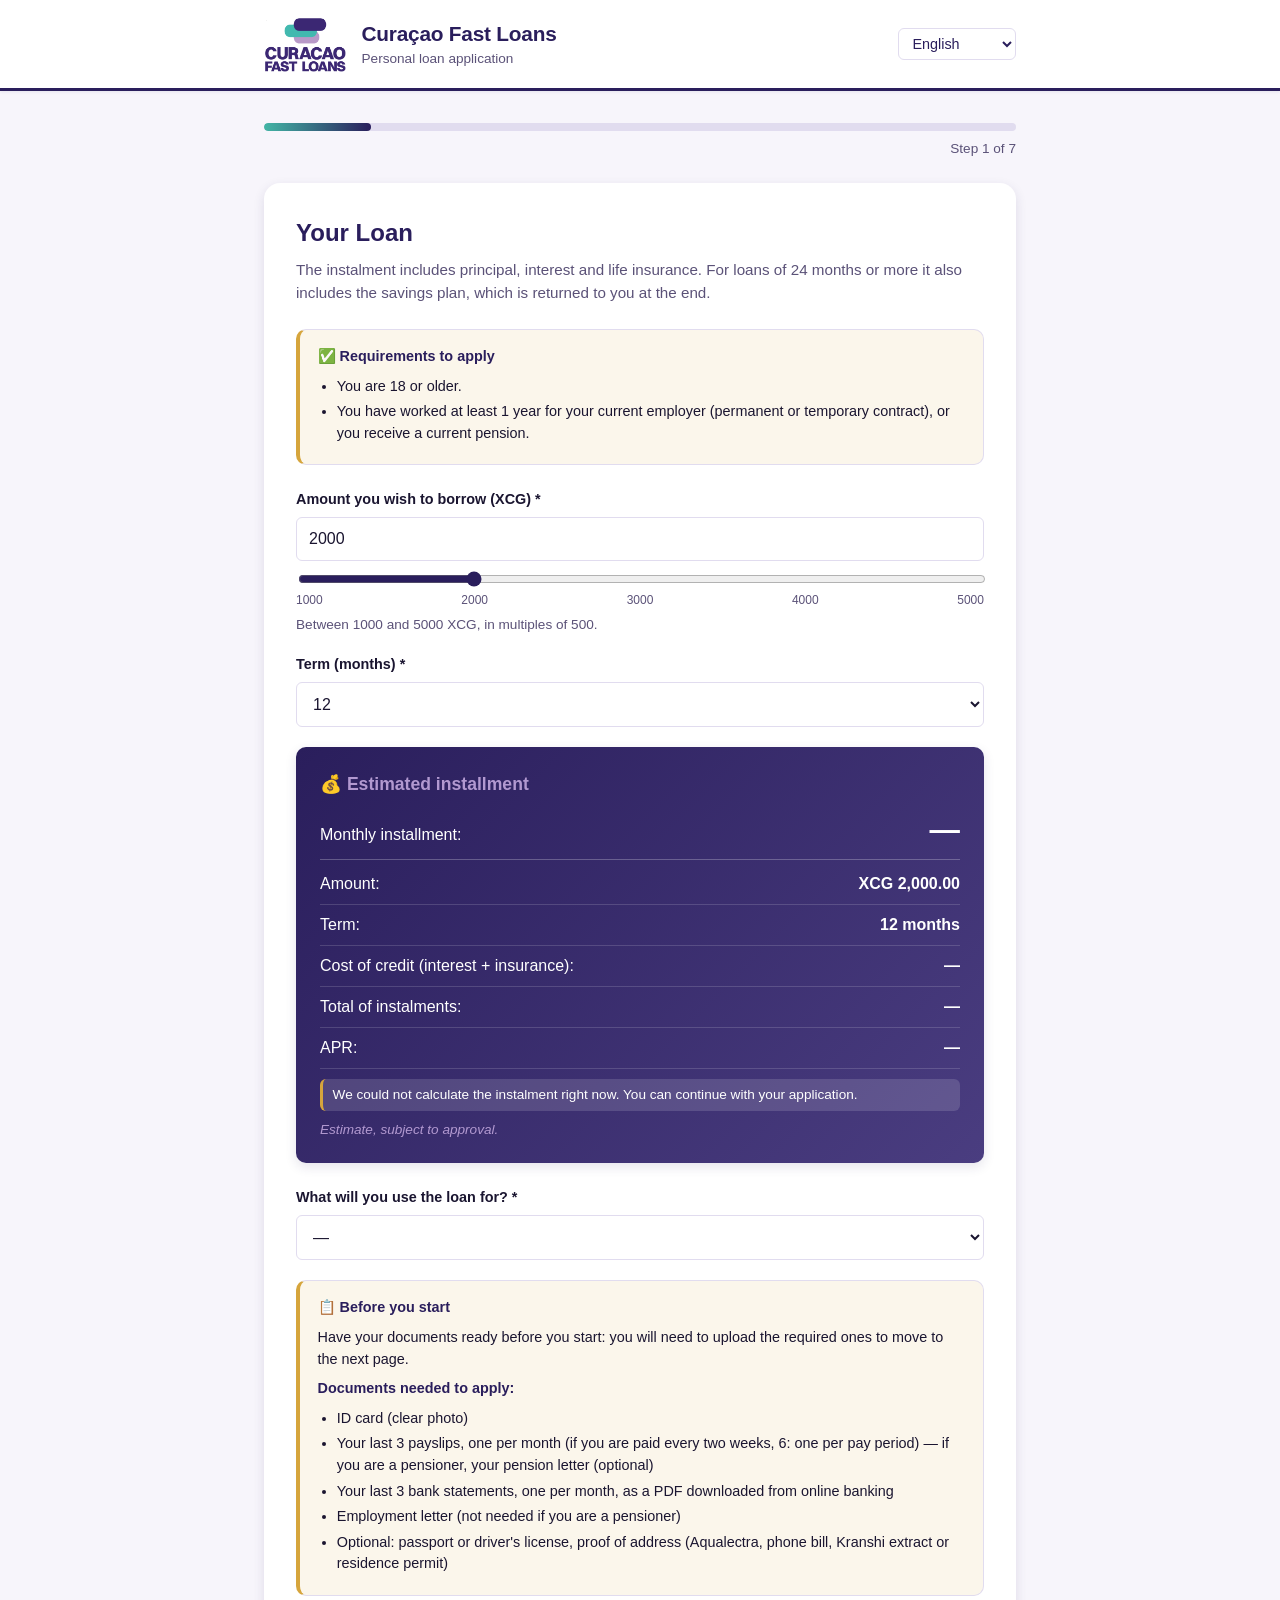
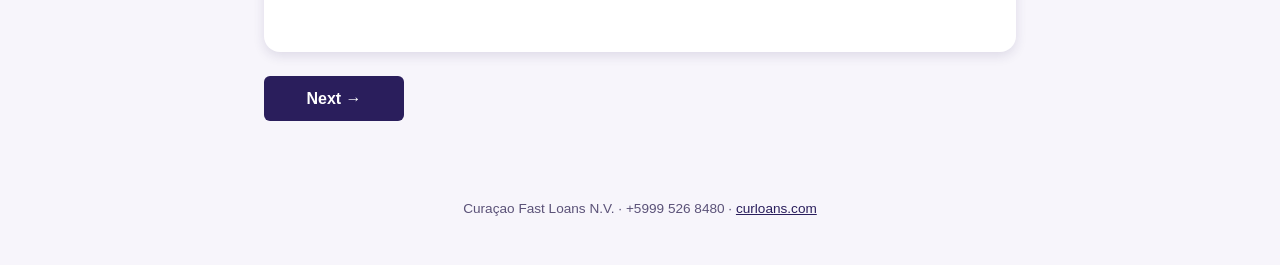
==== commit 063ce932: "Ronda 13 · formulario: envío idempotente con timeout, errores traducidos, requisitos y antigüedad, v" ====
--- a/index.html
+++ b/index.html
@@ -47,6 +47,20 @@
       <h2 data-i18n="step6.title">Bo Fiansa</h2>
       <p class="hint" data-i18n="step6.hint">E kuota ta inkluí kapital, interes i seguro di bida. E plan di spar ta opshonal.</p>
 
+      <!--
+        Requisitos ANTES de pedir nada (gauntlet r13, formulario#2): los mismos
+        de la cláusula 3 de los Términos. Antes se decían sólo en los T&C y la
+        edad se revisaba recién en el paso 4. Pensionados: elegibles (Leonard
+        19-nov-2026).
+      -->
+      <div class="intro-note" id="requisitosNote">
+        <p class="intro-note-title" data-i18n="intro.req_title">✅ Rekisitonan pa aplika</p>
+        <ul class="intro-note-list">
+          <li data-i18n="intro.req_age">Bo tin 18 aña òf mas.</li>
+          <li data-i18n="intro.req_employment">Bo ta traha por lo ménos 1 aña kaba ku bo empleador aktual (kontrato fijo òf temporal), òf bo tin un penshon vigente.</li>
+        </ul>
+      </div>
+
       <div class="field">
         <label for="f_monto_solicitado" data-i18n="step6.monto">Monto ku bo desea presta (XCG) *</label>
         <input type="number" id="f_monto_solicitado" name="monto_solicitado" required min="1000" max="5000" step="500" value="2000" inputmode="numeric" aria-describedby="montoHint">
@@ -138,6 +152,14 @@
           <option value="pensionado" data-i18n="step3.tipo_empleado_pensionado">Pensionado</option>
         </select>
         <p class="field-hint" data-i18n="step1.tipo_empleado_hint">Si bo ta pensionado, payslips ta opshonal i bo por usa karta di penshon en su lugar.</p>
+      </div>
+
+      <!-- Fecha de ingreso: visible y obligatoria sólo con empleador (fijo o
+           contrato). Menos de 12 meses no avanza (cláusula 3 de los Términos). -->
+      <div class="field" id="fechaIngresoField" style="display:none;">
+        <label for="f_fecha_ingreso_empleo" data-i18n="step1.fecha_ingreso">Fecha di drenta na bo trabou aktual *</label>
+        <input id="f_fecha_ingreso_empleo" type="date" name="fecha_ingreso_empleo">
+        <p class="field-hint" data-i18n="step1.fecha_ingreso_hint">E dia ku bo a kuminsá traha ku bo empleador aktual. Bo mester tin por lo ménos 1 aña ku nan.</p>
       </div>
 
       <!-- Frecuencia salario: visible solo si tipo_empleado es fijo o contrato -->
@@ -628,13 +650,12 @@
           <p class="aplicacion-id" id="aplicacionIdMsg"></p>
           <p class="field-hint" data-i18n="done.id_hint">Warda e number akí. Menshoné ora bo tuma kontakto ku nos.</p>
           <p class="field-hint" id="doneEmailMsg" hidden></p>
-          <p class="field-hint" id="doneStatusBox" hidden><a id="doneStatusLink" href="#" target="_blank" rel="noopener" data-i18n="done.status_link">Mira e estado di bo aplikashon i manda un dokumento ku falta</a><br><span data-i18n="done.status_link_hint">Warda e link akí: e ta personal i e ta bálido pa 30 dia.</span></p>
         </div>
         <div class="done-next">
           <h3 data-i18n="done.next_title">Kiko ta sigui?</h3>
           <ol>
             <li data-i18n="done.next_1">Un ofisial di CFL ta revisá bo aplikashon i bo dokumentonan.</li>
-            <li data-i18n="done.next_2">Nos ta tuma kontakto ku bo pa WhatsApp òf telefòn den 3–5 dia.</li>
+            <li data-i18n="done.next_2">Nos ta tuma kontakto ku bo pa WhatsApp òf telefòn den 3 te 5 dia laboral.</li>
             <li data-i18n="done.next_3">Si e aplikashon wòrdu aprobá, nos ta manda bo e oferta ku e kuota definitivo i nos ta fiha un sita pa firma.</li>
           </ol>
           <p class="field-hint" data-i18n="done.next_contact">Pregunta? Yama nos na +5999 526 8480.</p>
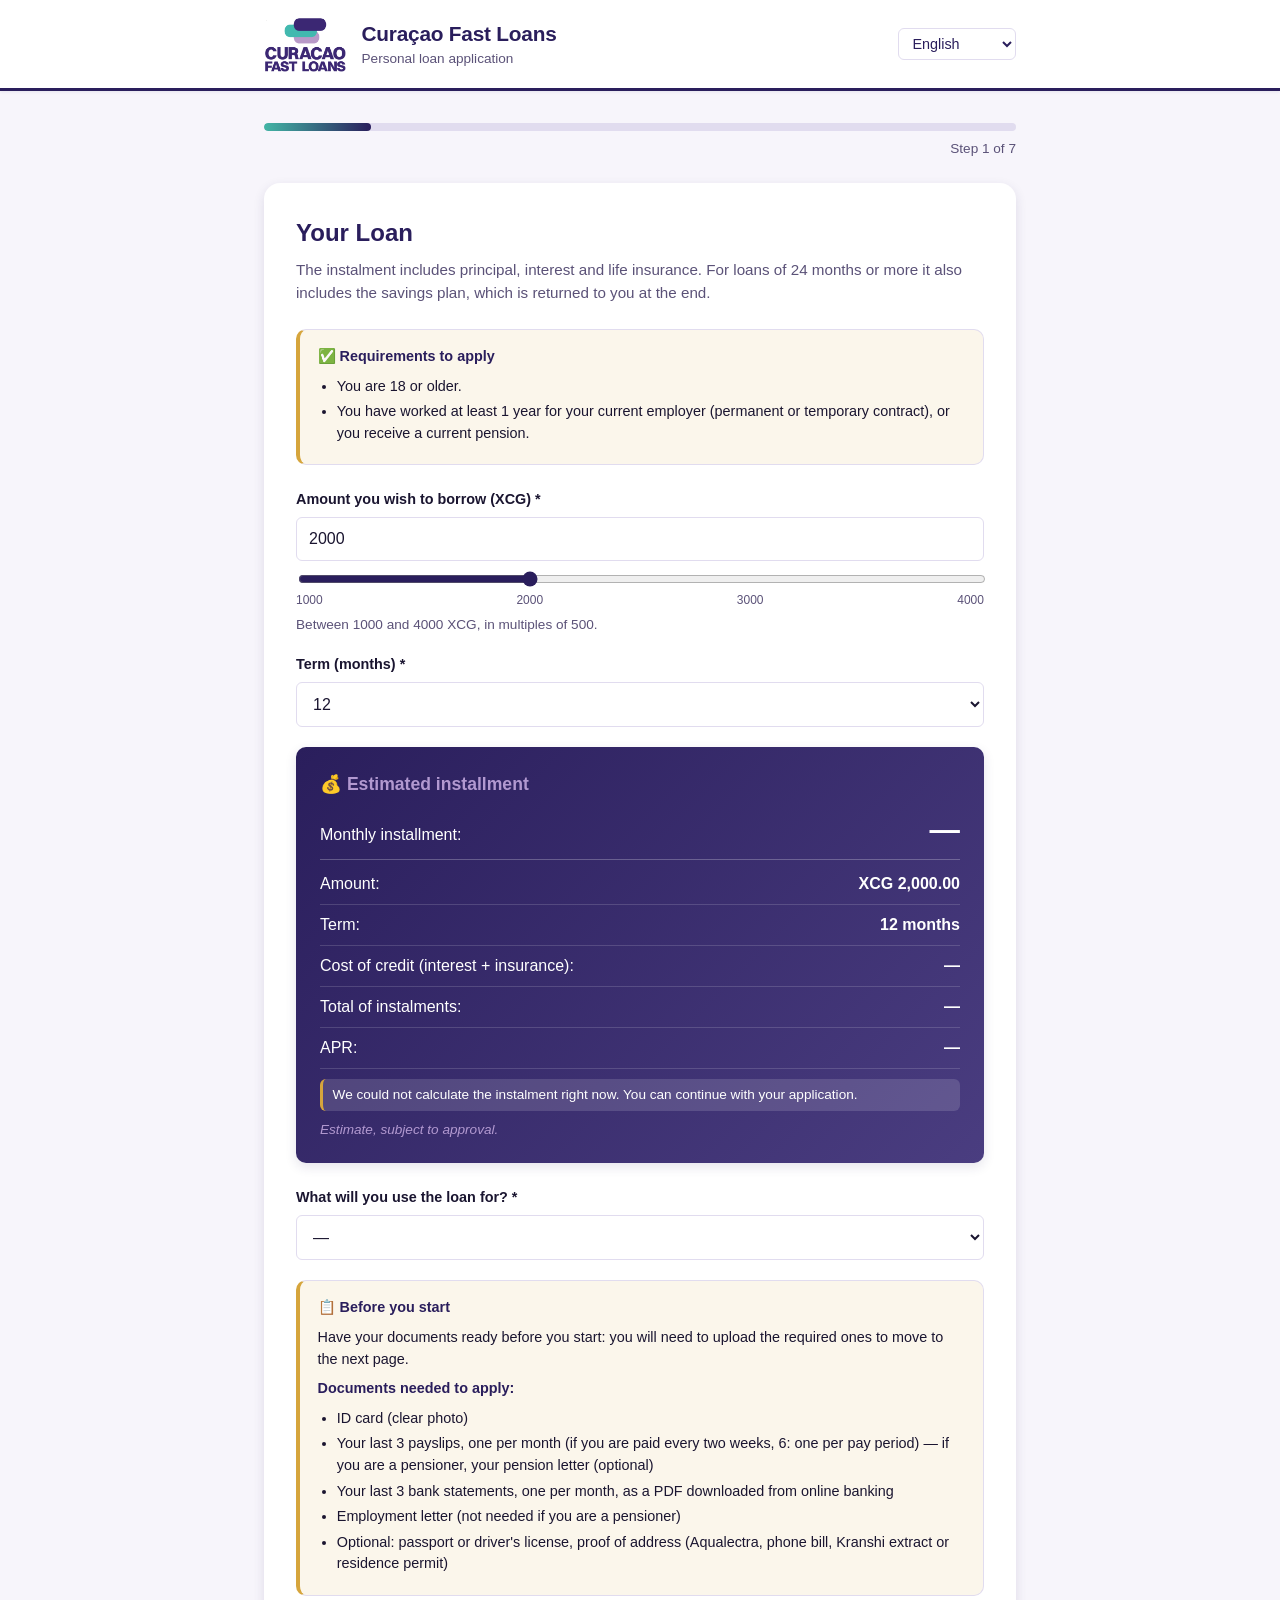
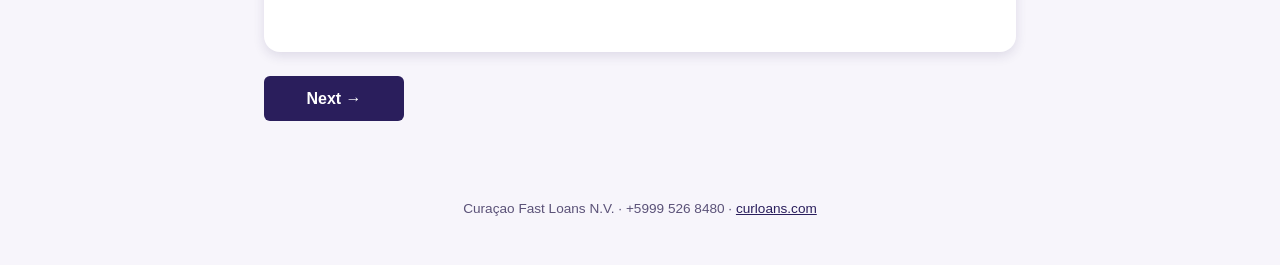
==== commit 57ab72ea: "Formulario: topes 1.000–4.000 / 36 meses y frena el documento en el casillero equivocado - Control d" ====
--- a/index.html
+++ b/index.html
@@ -63,12 +63,12 @@
 
       <div class="field">
         <label for="f_monto_solicitado" data-i18n="step6.monto">Monto ku bo desea presta (XCG) *</label>
-        <input type="number" id="f_monto_solicitado" name="monto_solicitado" required min="1000" max="5000" step="500" value="2000" inputmode="numeric" aria-describedby="montoHint">
+        <input type="number" id="f_monto_solicitado" name="monto_solicitado" required min="1000" max="4000" step="500" value="2000" inputmode="numeric" aria-describedby="montoHint">
         <div class="slider-wrap">
-          <input type="range" min="1000" max="5000" step="500" value="2000" data-sync="monto_solicitado" aria-labelledby="montoHint" id="montoRange">
-          <div class="slider-marks" id="montoMarks"><span>1000</span><span>2000</span><span>3000</span><span>4000</span><span>5000</span></div>
-        </div>
-        <p class="field-hint" id="montoHint" data-i18n="step6.monto_hint" data-i18n-vars='{"min":"1000","max":"5000"}'>Entre 1000 i 5000 XCG, na múltiplo di 500.</p>
+          <input type="range" min="1000" max="4000" step="500" value="2000" data-sync="monto_solicitado" aria-labelledby="montoHint" id="montoRange">
+          <div class="slider-marks" id="montoMarks"><span>1000</span><span>2000</span><span>3000</span><span>4000</span></div>
+        </div>
+        <p class="field-hint" id="montoHint" data-i18n="step6.monto_hint" data-i18n-vars='{"min":"1000","max":"4000"}'>Entre 1000 i 4000 XCG, na múltiplo di 500.</p>
       </div>
 
       <div class="field">
@@ -80,8 +80,6 @@
           <option value="18">18</option>
           <option value="24">24</option>
           <option value="36">36</option>
-          <option value="48">48</option>
-          <option value="60">60</option>
         </select>
       </div>
 
@@ -650,6 +648,7 @@
           <p class="aplicacion-id" id="aplicacionIdMsg"></p>
           <p class="field-hint" data-i18n="done.id_hint">Warda e number akí. Menshoné ora bo tuma kontakto ku nos.</p>
           <p class="field-hint" id="doneEmailMsg" hidden></p>
+          <p class="field-hint" id="doneStatusBox" hidden><a id="doneStatusLink" href="#" target="_blank" rel="noopener" data-i18n="done.status_link">Mira e estado di bo aplikashon i manda un dokumento ku falta</a><br><span data-i18n="done.status_link_hint">Warda e link akí: e ta personal i e ta bálido pa 30 dia.</span></p>
         </div>
         <div class="done-next">
           <h3 data-i18n="done.next_title">Kiko ta sigui?</h3>
